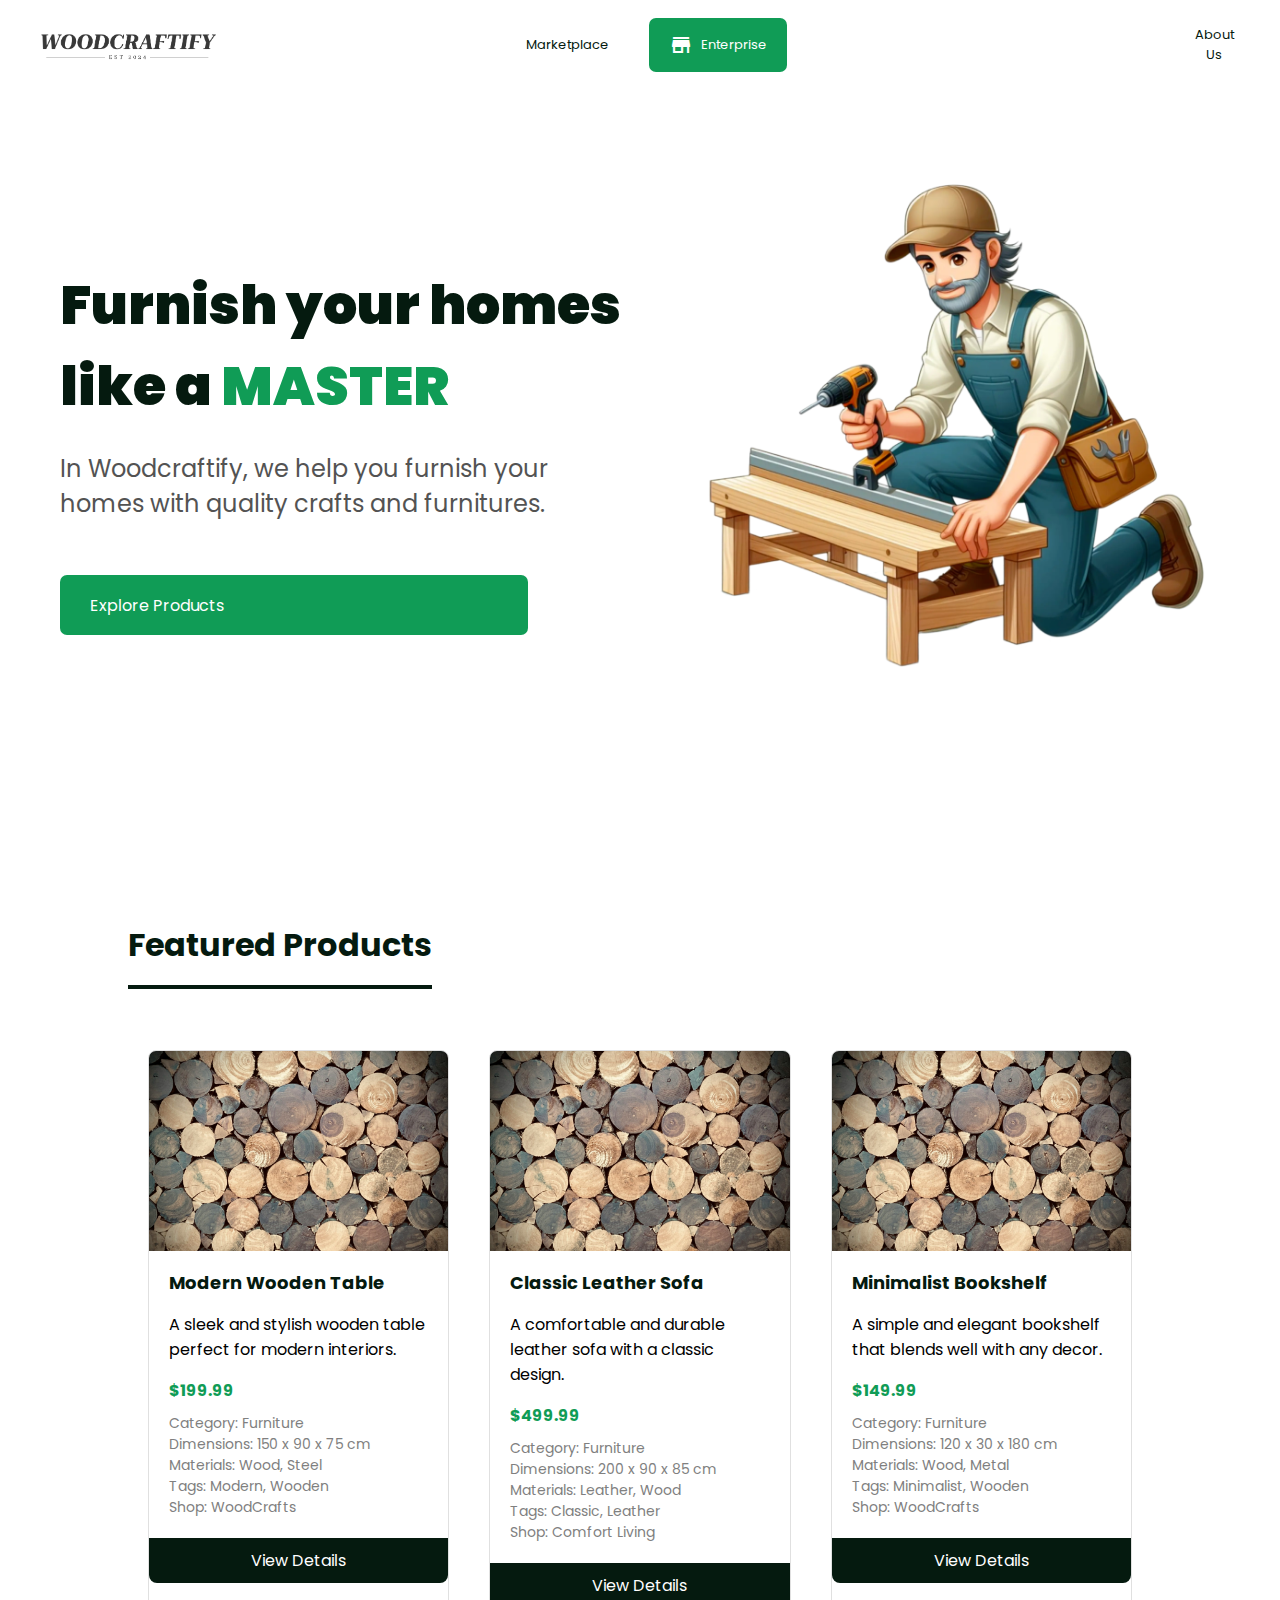
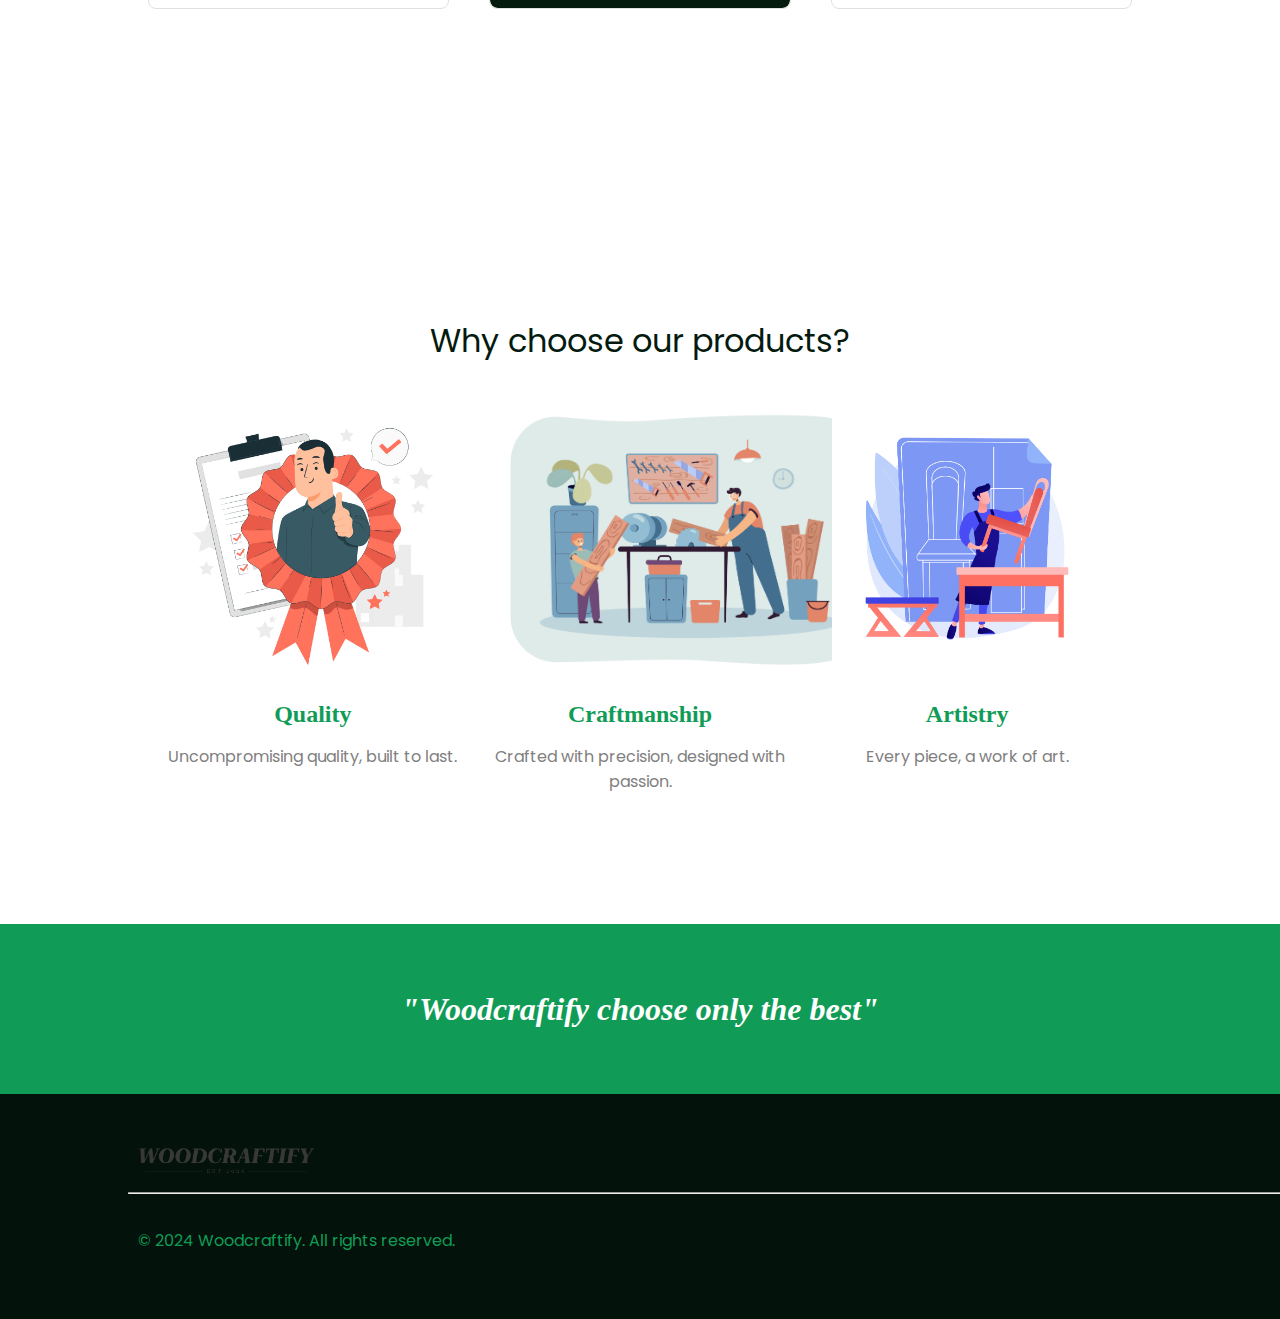
==== index.html @ 26621f48 "first commit" ====
<!DOCTYPE html>
<html lang="en">
<head>
    <meta charset="UTF-8">
    <meta name="viewport" content="width=device-width, initial-scale=1.0">
    <title>Woodcraftify</title>

    <!-- MATERIAL ICONS -->
    <link href="https://fonts.googleapis.com/icon?family=Material+Icons" rel="stylesheet">
    <link rel="preconnect" href="https://fonts.googleapis.com">
    <link rel="preconnect" href="https://fonts.gstatic.com" crossorigin>
    <link href="https://fonts.googleapis.com/css2?family=Poppins:ital,wght@0,100;0,200;0,300;0,400;0,500;0,600;0,700;0,800;0,900;1,100;1,200;1,300;1,400;1,500;1,600;1,700;1,800;1,900&display=swap" rel="stylesheet">

    <!-- GLOBAL STYLES -->
    <link rel="stylesheet" href="./assets/globals/globals.css">
    <link rel="stylesheet" href="./assets/components/components.css">
    <!-- PAGE STYLES -->
    <link rel="stylesheet" href="./style.css">
    
    <!-- ROUTES -->
    <script>
        const root = "./";
    </script>
    
    <!-- EXTERNAL SCRIPTS -->
    <script src="https://code.jquery.com/jquery-3.6.0.min.js"></script>
    <script src="./data/products.js"></script>
    <script src="./data/users.js"></script>
    <script src="./data/shops.js"></script>
    <script src="./assets/globals/globals.js"></script>
    <script src="./assets/components/components.js"></script>
</head>
<body>
    <header id="header">
        <script>
            Navbar("header", root);
        </script>
    </header>

    <main>
        <section class="hero">
            <div class="title-section">
                <h1 class="hero-title">Furnish your homes like a <span class="colored">MASTER</span></h1>
                <p class="hero-subtitle">In Woodcraftify, we help you furnish your homes with quality crafts and furnitures.</p>
                <a href="./views/marketplace/index.html"><div class="hero-button">Explore Products <i class="material-icons">arrow_right</i> </div></a>
            </div>
            <div class="img-section">
                <div class="img-holder">
                    <img src="./assets/images/hero.png" alt="" class="hero-img">
                </div>
            </div>
        </section>


        <section class="section">
            <h1 class="page-title left">Featured Products<hr></h1>
            <div class="featured-products">
                <script>
                    FeaturedProducts2(root);
                </script>
            </div>            
        </section>

        <section class="section colored chooseus">
            <h2 class="page-title">Why choose our products?</h2>
            <div class="values-holder">
                <div class="value">
                    <img class="value-img" src="./assets/images/craftify/quality.jpg" alt="">
                    <h2 class="value-title">Quality</h2>
                    <p class="tagline">Uncompromising quality, built to last.</p>
                </div>
                <div class="value">
                    <img class="value-img" src="./assets/images/craftify/craftmanship.jpg" alt="">
                    <h2 class="value-title">Craftmanship</h2>
                    <p class="tagline">Crafted with precision, designed with passion.</p>
                </div>
                <div class="value">
                    <img class="value-img" src="./assets/images/craftify/artistry.jpg" alt="">
                    <h2 class="value-title">Artistry</h2>
                    <p class="tagline">Every piece, a work of art.</p>
                </div>
            </div>
        </section>

        <div class="tag-holder">
            <h1 class="tag">"Woodcraftify choose only the best"</h1>
        </div>
    </main>
    
    <footer id="footer">
        <script>
            Footer('footer', root);
        </script>
    </footer>
    
</body>
</html>
---- assets/globals/globals.css ----
/* Color Variables */
:root {
    --cool1: #000000;
    --cool2: #03120B;
    --cool3: #051A0F;
    --cool4: #109C56;
    --cool5: #5E5E1C;

    --primary-color: #333;
    --secondary-color: #777;
    --accent-color: #F96C53;
    --background-color: #fff;
    --hover-background: #f9f9f9;
    --border-color: #e0e0e0;
    --button-bg: #333;
    --button-hover-bg: #F96C53;
    --button-text-color: #fff;
    --button-hover-text: #fff;
}


* {
    font-family: 'Poppins';
}

body {
    margin: 0;
    padding: 0;
    font-family: Arial, Helvetica, sans-serif;
    overflow-x: hidden;
}

a {
    text-decoration: none;
}

.section {
    min-height: 90vh;
    padding: 10vh 10vw;
    display: flex;
    flex-direction: column;
}
/* .section.colored {
    background-color: var(--cool4);
    color: white;
} */

.page-title {
    text-align: center;
    font-size: xx-large;
    margin-bottom: 5vh;
    width: fit-content;
    /* justify-self: center; */
    align-self: center;
    color: var(--cool3);
}
.page-title.left {
    text-align: left;
    align-self: flex-start;
}

.page-title hr {
    width: 100%;
    height: 4px;
    background-color: var(--cool3);
    border: none;
}

button {
    border-radius: 10px;
    border: none;
    transition: .5s;
}
button.primary {
    height: 50px;
    padding: 0 20px;
    background-color: var(--cool3);
    color: white;
}
button.primary:hover {
    background-color: var(--cool4);
    color: var(--cool2);
}

button.card-btn {
    background-color: var(--cool3);
    border-radius: 5px !important;
    color: white;
    /* height: 20px; */
    padding: 10px;
}
button.card-btn:hover {
    background-color: var(--cool4);
    color: var(--cool2);
}

.width-full {
    width: 100%;
}
.width-half {
    width: 50%;
}
.width-third {
    width: 33%;
}
---- assets/components/components.css ----
/* NAVBAR */
nav {
    /* background-color: var(--cool1); */
    height: 10vh;
    display: flex;
    align-items: center;
    justify-content: space-between;
    /* padding: 0 20px; */
    width: 100vw !important;
}
nav .portion {
    display: flex;
    justify-content: space-between;
    align-items: center;
    height: 60%;
    padding: 0 20px;
}
.portion .logo-holder {
    display: flex;
    align-items: center;
    padding-left: 20px;
}
.portion .logo-holder img {
    height: 30px;
}
.portion .logo-holder h3 {
    margin-left: 20px;
}
.portion.nav-logo a{
    /* color: var(--cool4); */
    color: var(--cool3)
}
.portion.nav-links a {
    height: 100%;
    display: flex;
    align-items: center;
    justify-content: center;
}
.portion.nav-links .link {
    margin: 0 10px;
    padding: 0 20px;
    height: 100%;
    display: flex;
    align-items: center;
    text-align: center;
    transition: .5s;
    border-radius: 7px;
    /* color: var(--cool4); */
    color: var(--cool3);
    font-size: small;
}
.portion.nav-links .link.contained {
    /* color: var(--cool4); */
    color: white;
    font-size: small;
    background-color: var(--cool4);
}
.portion.nav-links .link i {
    padding-right: 8px;
}
.portion.nav-links .link:hover {
    background-color: rgb(238, 238, 238);
    color: var(--cool3);
    /* border: 1px solid var(--cool3); */
}


@media (max-width: 768px) {
    nav {
        height: fit-content;
        padding: 20px 0;
        display: flex;
        flex-wrap: wrap !important;
        align-items: center;
        /* justify-content: space-between; */
        width: 100vw !important;
    }
    nav .portion {
        display: flex;
        flex-direction: column;
        justify-content: space-between;
        align-items: start;
        flex-wrap: wrap;
        height: 60%;
        padding: 0 20px;
    }
    nav .portion.nav-links .link {
        margin: 0 10px;
        padding: 0 20px;
        height: 100%;
        display: flex;
        align-items: center;
        text-align: center;
        transition: .5s;
        border-radius: 7px;
        /* color: var(--cool4); */
        color: var(--cool3);
        font-size: small;
    }
}



/* FOOTER */
footer {
    background-color: var(--cool2); /* Footer background color */
    color: white; /* Footer text color */
    text-align: center;
    padding: 40px 10%;
    display: flex;
    flex-wrap: wrap;
    flex-direction: column;
    justify-content: space-around;
    align-items: flex-start;
    width: 100vw !important
}

footer .logo {
    height: 30px;
}
footer hr {
    width: 100%;
}

.footer-section {
    margin: 10px;
    display: flex;
    align-items: center;
}

.footer-section h3 {
    color: var(--cool4);
    margin-bottom: 10px;
}

.footer-section p, .footer-section a {
    color: var(--cool4);
    text-decoration: none;
}

.footer-section a:hover {
    color: var(--cool3);
}





/* PRODUCT CARD */
.product-card {
    background-color: white;
    border: 1px solid #e0e0e0;
    border-radius: 8px;
    overflow: hidden;
    width: 300px;
    /* box-shadow: 0 4px 10px rgba(0, 0, 0, 0.1); */
    transition: transform 0.3s ease, box-shadow 0.3s ease;
}

.product-card:hover {
    transform: translateY(-5px);
    box-shadow: 0 6px 20px rgba(0, 0, 0, 0.15);
}

.product-card .product-image-holder {
    width: 100%;
    height: 200px;
    overflow: hidden;
}
.product-card .product-image {
    width: 100%;
    display: block;
}

.product-card .product-details {
    padding: 0px 20px;
    text-align: left;
}

.product-card .product-name {
    font-size: 18px;
    color: var(--cool3);
    margin-bottom: 10px;
}

.product-card .product-price {
    font-size: 16px;
    color: var(--cool4);
    margin-bottom: 10px;
    font-weight: bold;
}

.product-card .product-category,
.product-card .product-dimensions,
.product-card .product-materials,
.product-card .product-tags,
.product-card .shop-name {
    font-size: 14px;
    color: gray;
    margin: 0;
}

.product-card .cta-button {
    background-color: var(--cool3);
    color: white;
    border: none;
    padding: 10px;
    width: 100%;
    font-size: 16px;
    cursor: pointer;
    transition: background-color 0.3s ease, color 0.3s ease;
    border-radius: 0 0 8px 8px;
    margin-top: 20px;
}

.product-card .cta-button:hover {
    background-color: var(--cool4);
    color: var(--button-hover-text);
}




/* FEATURED PRODUCTS */
.featured-products {
    display: flex;
    justify-content: center;
}
.featured-products .product-card {
    margin: 0 20px;
}
---- style.css ----
.hero {
    height: 80vh !important;
    width: 100vw;
    display: flex;
}

.title-section {
    width: 50%;
    height: 100%;
    display: flex;
    justify-content: center;
    flex-direction: column;
    /* padding: 0 40px; */
}

.hero-title {
    font-size: 54px;
    font-weight: 900;
    color: var(--cool3);    
    padding: 0 0 0 60px;
    margin: 0;
    text-wrap: wrap;
}
.hero-title .colored {
    color: var(--cool4);
}

.hero-subtitle {
    color: rgb(83, 83, 83);
    font-size: x-large;
    text-wrap: wrap;
    padding: 0 60px;
}

.title-section a {    
    height: 60px;
    display: flex;
    align-items: center;
    justify-content: start;
    padding: 0 60px;
    margin-top: 30px;
}

.hero-button {
    margin: 0;
    padding: 0 30px;
    height: 100%;
    display: flex;
    align-items: center;
    text-align: center;
    transition: .5s;
    border-radius: 7px;
    background-color: var(--cool4);
    color: white;
    font-size: small;
    font-size: medium;
}
.hero-button i {
    padding-left: 10px;
}




.img-section {
    width: 50%;
    height: 100%;
    display: flex;
    justify-content: center;
    align-items: center;
}

.img-holder {
    width: 90%;
    height: 90%;
    /* background-color: antiquewhite; */
    /* background-image: url("../assets/images/hero.png"); */
    /* background-size: cover; */
    /* border-radius: 20px; */
}
.hero-img {
    width: 100%;
}


@media (max-width: 768px) {
    .hero {
        height: fit-content !important;
        width: 100%;
        display: flex;
        flex-direction: column;
    }
    .title-section {
        width: 100%;
        height: 100%;
        display: flex;
        justify-content: center;
        flex-direction: column;
        /* padding: 0 40px; */
    }
    .hero-title {
        font-size: xx-large;
        width: 100%;
        font-weight: 900;
        color: var(--cool3);    
        padding: 0 40px; 
        text-wrap: wrap;
        margin: 0;
    }

    .img-section {
        width: 100%;
        height: 100%;
        display: flex;
        justify-content: center;
        align-items: center;
    }
    
    .img-holder {
        width: 70%;
        height: 70%;
        /* background-color: antiquewhite; */
        background-image: url("../assets/images/hero.jpg");
        background-size: cover;
        border-radius: 20px;
    }
}


.chooseus {
    min-height: fit-content !important;
}
.chooseus .page-title {
    font-weight: normal;
    margin-bottom: 40px;
    /* font-size: large; */
}
.chooseus .tag {
    text-align: center;
    color: grey;
    margin-bottom: 60px;
    font-weight: bold;
    font-family: 'Times New Roman', Times, serif;
    font-style: italic;
    font-size: xx-large;
    color: var(--cool4);
}

.values-holder {
    width: 100%;
    height: 100%;
    display: flex;
    justify-content: center;
}
.value {
    width: 30%;
    height: 100%;
    margin: 0 10px;
    text-align: center;
}
.value img {
    height: 30vh;
}
.value .value-title {
    text-align: center;
    color: var(--cool4);
    font-family: 'Times New Roman', Times, serif;
    font-weight: bolder;
    margin-bottom: 6px;
}
.value .tagline {
    text-align: center;
    color: grey;
    margin-bottom: 40px;
}


.tag-holder {
    width: 100vw !important;
    padding: 5vh 0;
    background-color: var(--cool4);
}
.tag-holder .tag {
    text-align: center;
    color: grey;
    /* margin-bottom: 60px; */
    font-weight: bold;
    font-family: 'Times New Roman', Times, serif;
    font-style: italic;
    font-size: xx-large;
    color: white;
}
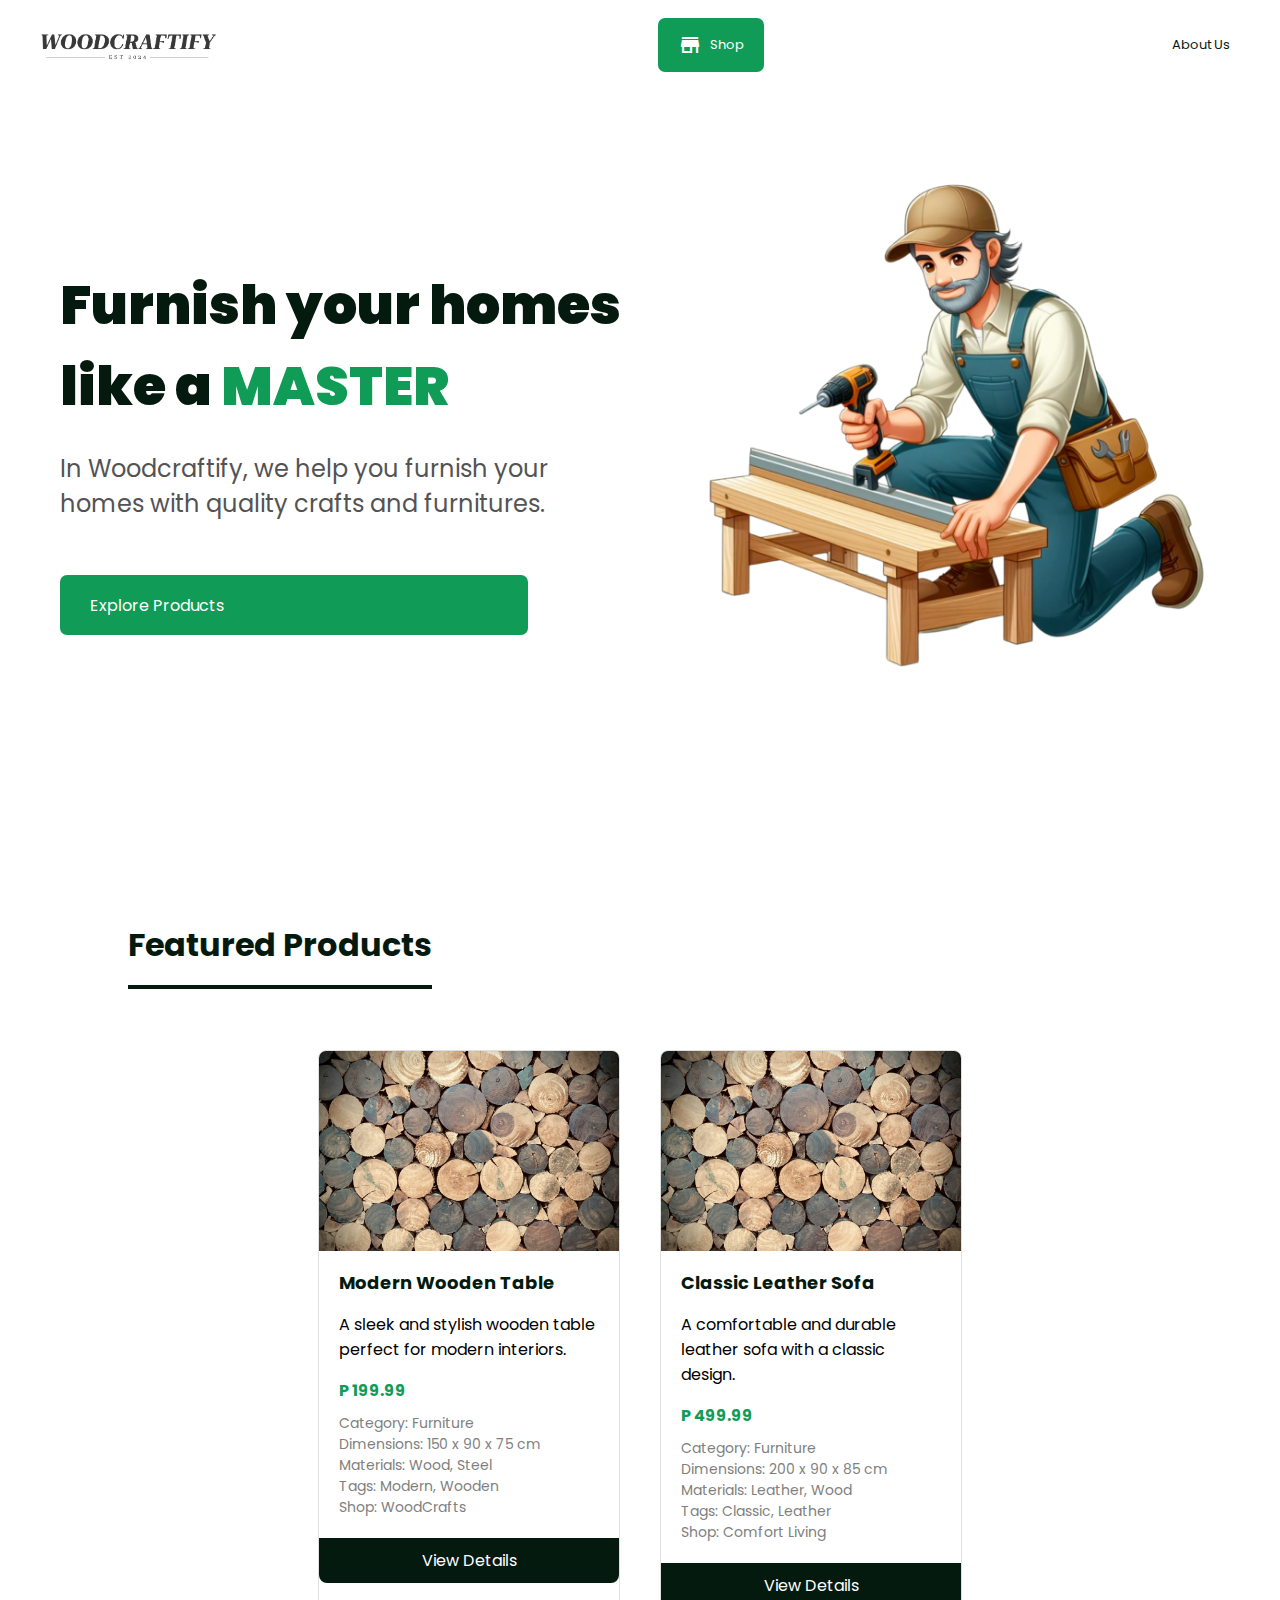
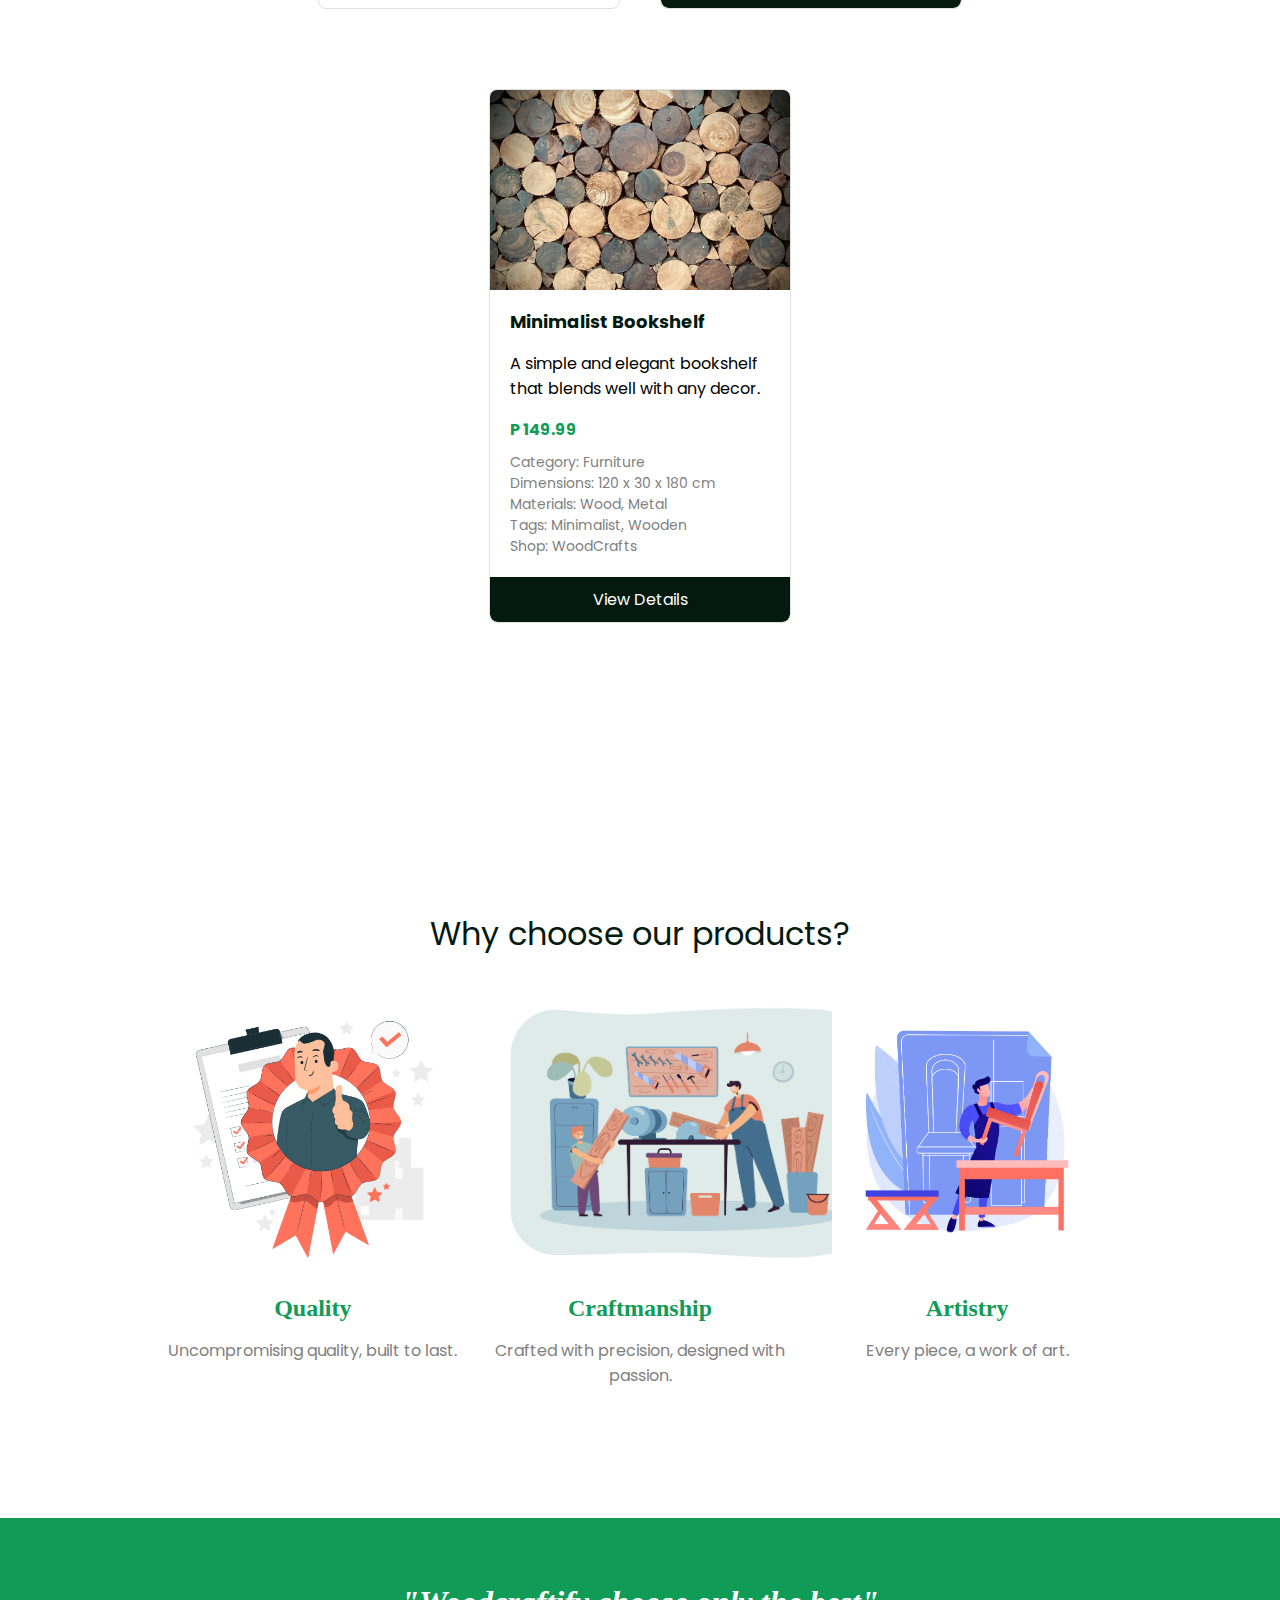
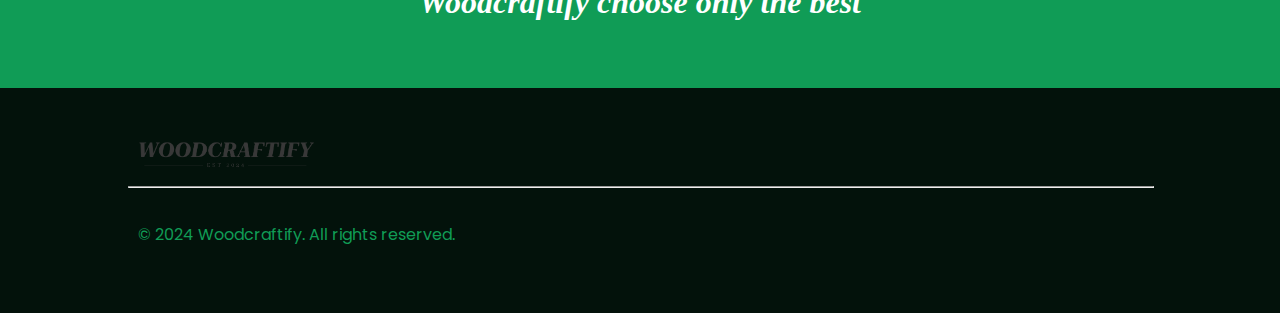
==== commit cbafc69f: "some updates" ====
--- a/index.html
+++ b/index.html
@@ -56,12 +56,12 @@
             <h1 class="page-title left">Featured Products<hr></h1>
             <div class="featured-products">
                 <script>
-                    FeaturedProducts2(root);
+                    FeaturedProducts2("featured-products", root);
                 </script>
             </div>            
         </section>
 
-        <section class="section colored chooseus">
+        <section class="section chooseus">
             <h2 class="page-title">Why choose our products?</h2>
             <div class="values-holder">
                 <div class="value">
--- a/assets/globals/globals.css
+++ b/assets/globals/globals.css
@@ -5,17 +5,6 @@
     --cool3: #051A0F;
     --cool4: #109C56;
     --cool5: #5E5E1C;
-
-    --primary-color: #333;
-    --secondary-color: #777;
-    --accent-color: #F96C53;
-    --background-color: #fff;
-    --hover-background: #f9f9f9;
-    --border-color: #e0e0e0;
-    --button-bg: #333;
-    --button-hover-bg: #F96C53;
-    --button-text-color: #fff;
-    --button-hover-text: #fff;
 }
 
 
@@ -40,10 +29,13 @@
     display: flex;
     flex-direction: column;
 }
-/* .section.colored {
+.section.colored {
     background-color: var(--cool4);
     color: white;
-} */
+}
+.section.colored .page-title {
+    color: white;
+}
 
 .page-title {
     text-align: center;
--- a/assets/components/components.css
+++ b/assets/components/components.css
@@ -114,7 +114,7 @@
     flex-direction: column;
     justify-content: space-around;
     align-items: flex-start;
-    width: 100vw !important
+    /* width: 100vw !important; */
 }
 
 footer .logo {
@@ -224,10 +224,14 @@
 
 
 /* FEATURED PRODUCTS */
-.featured-products {
+.featured-products, 
+.all-products {
     display: flex;
     justify-content: center;
-}
-.featured-products .product-card {
+    flex-wrap: wrap;
+}
+.featured-products .product-card,
+.all-products .product-card {
     margin: 0 20px;
+    margin-bottom: 80px;
 }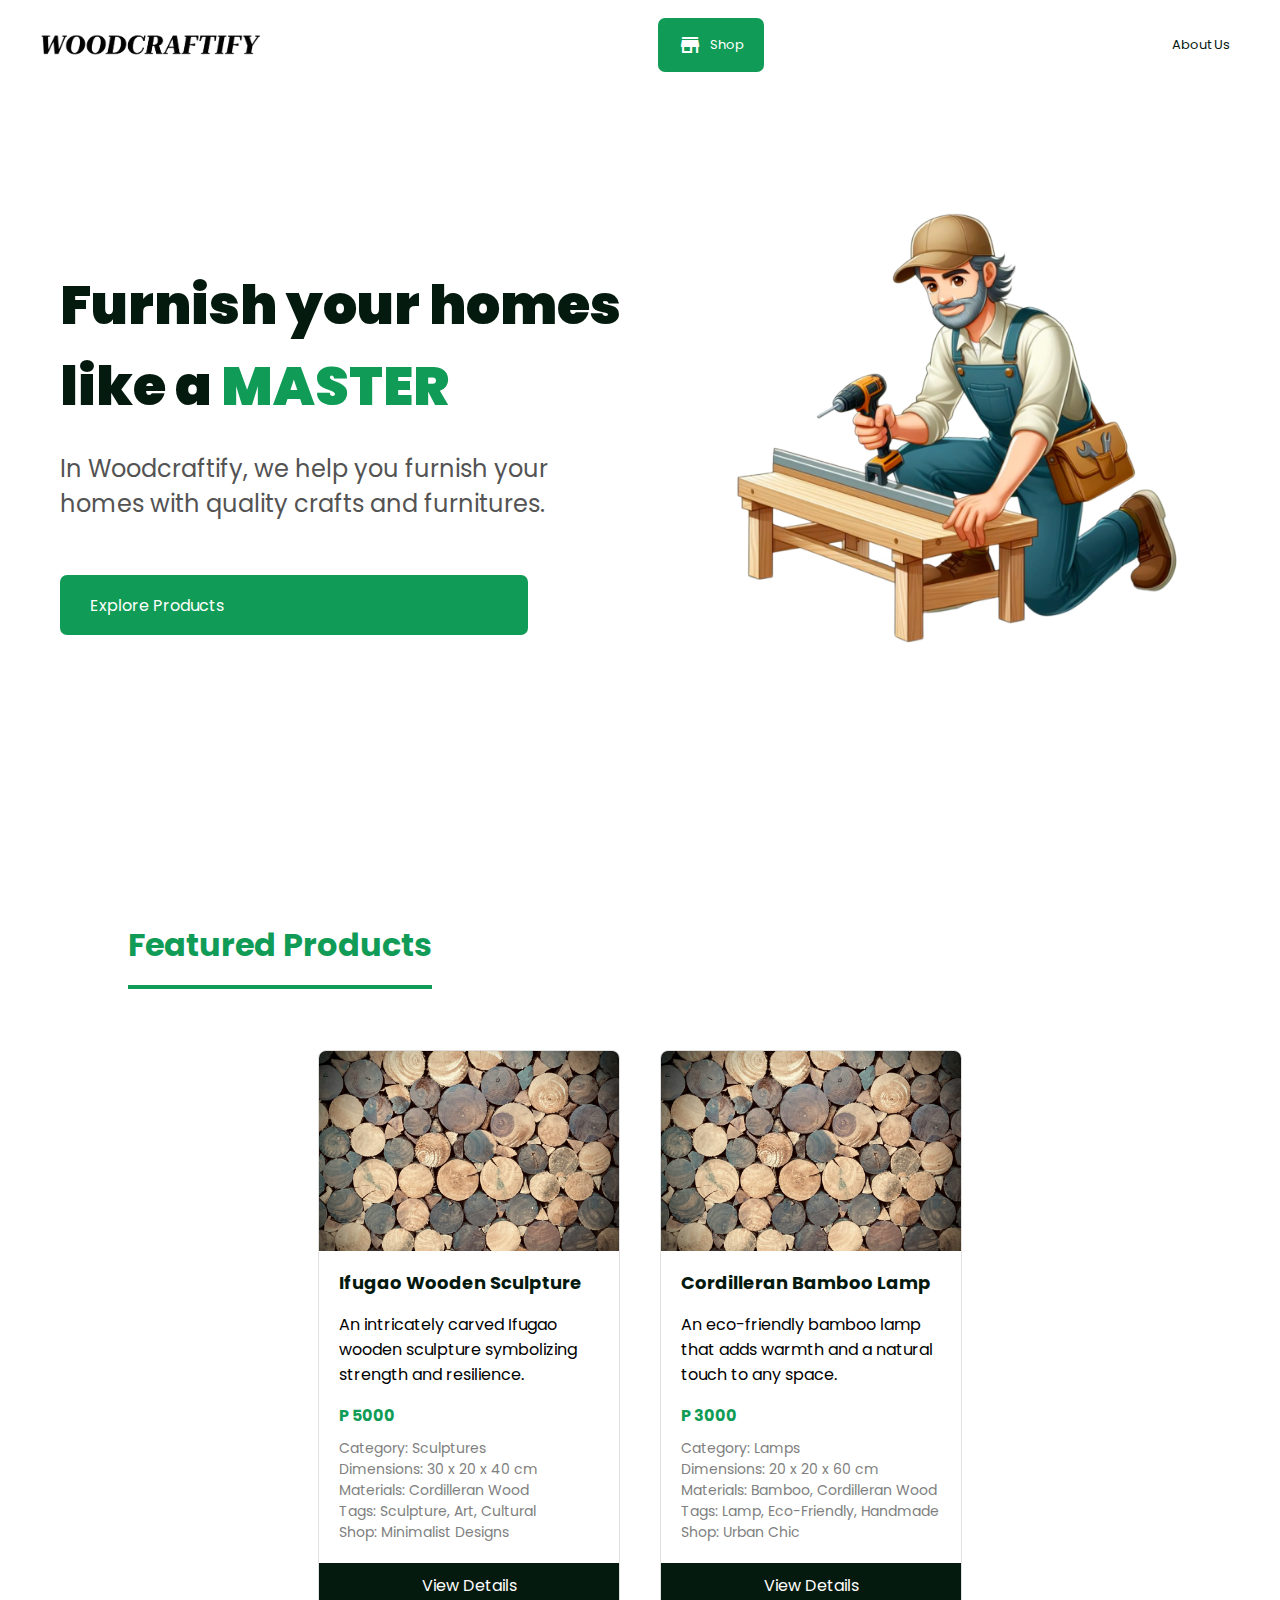
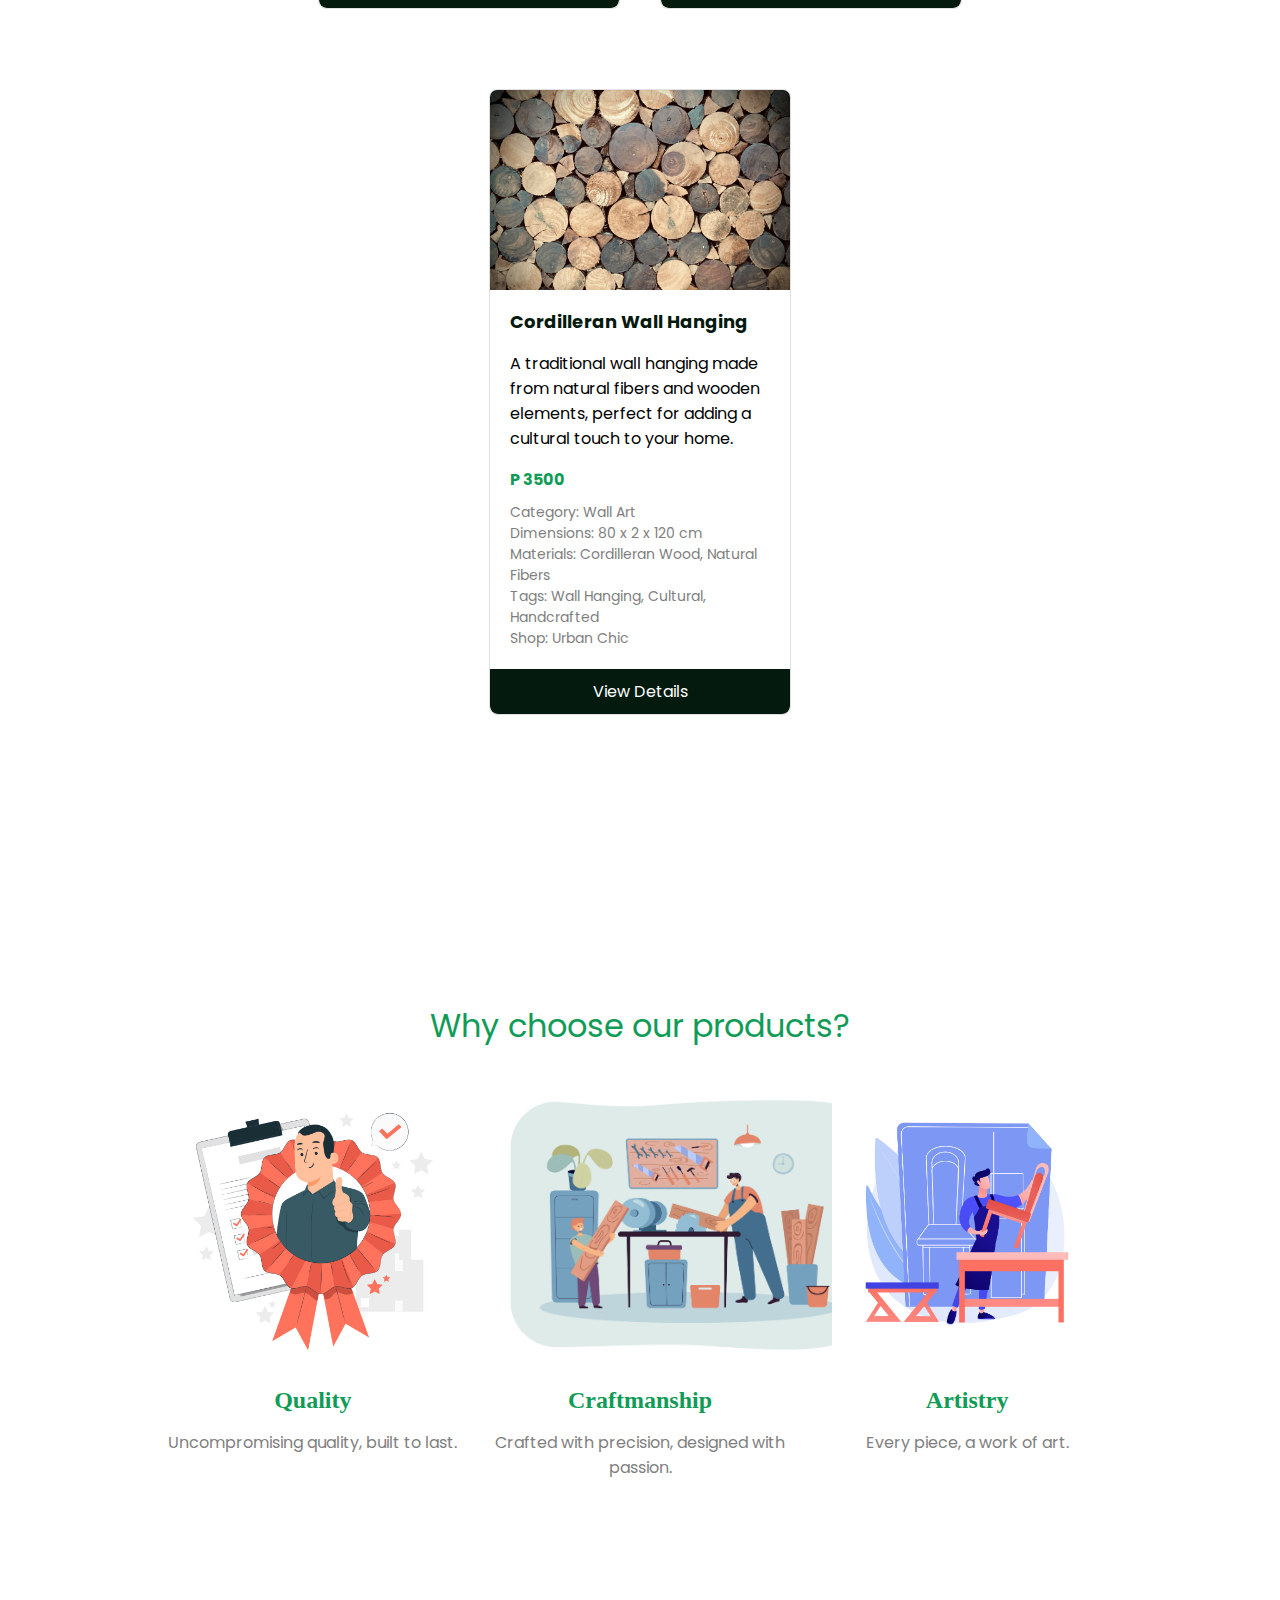
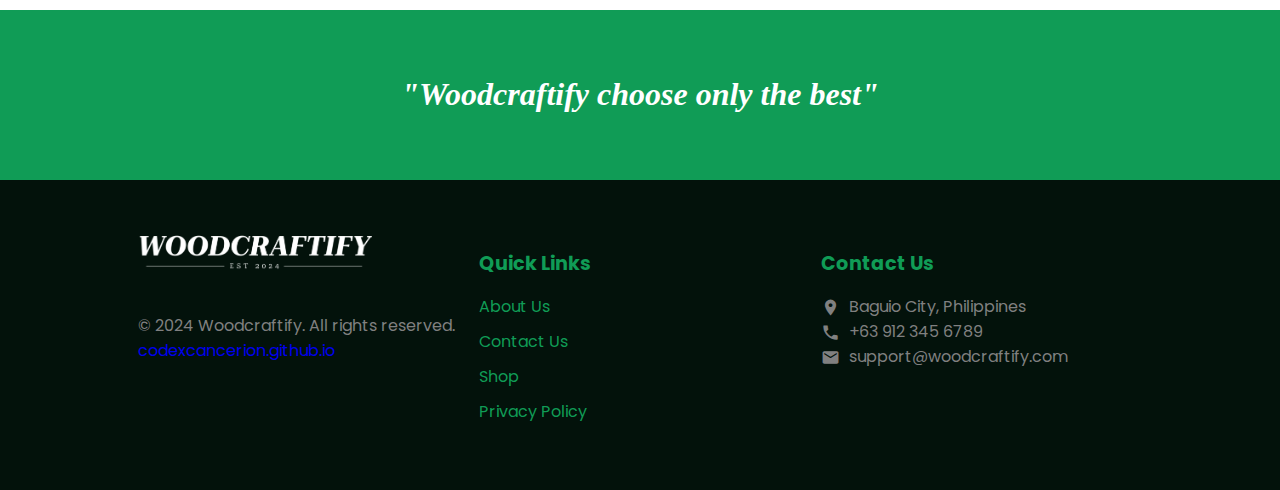
==== commit 5ff0798e: ""Major updates. Almost complete"" ====
--- a/index.html
+++ b/index.html
@@ -42,7 +42,7 @@
             <div class="title-section">
                 <h1 class="hero-title">Furnish your homes like a <span class="colored">MASTER</span></h1>
                 <p class="hero-subtitle">In Woodcraftify, we help you furnish your homes with quality crafts and furnitures.</p>
-                <a href="./views/marketplace/index.html"><div class="hero-button">Explore Products <i class="material-icons">arrow_right</i> </div></a>
+                <a href="./views/shop/index.html"><div class="hero-button">Explore Products <i class="material-icons">arrow_right</i> </div></a>
             </div>
             <div class="img-section">
                 <div class="img-holder">
--- a/assets/globals/globals.css
+++ b/assets/globals/globals.css
@@ -4,7 +4,7 @@
     --cool2: #03120B;
     --cool3: #051A0F;
     --cool4: #109C56;
-    --cool5: #5E5E1C;
+    --cool5: #3E2723;
 }
 
 
@@ -28,9 +28,14 @@
     padding: 10vh 10vw;
     display: flex;
     flex-direction: column;
+    /* border: 1px solid #e0e0e0; */
+}
+.section.fit {
+    min-height: fit-content !important;
+    padding-bottom: 0;
 }
 .section.colored {
-    background-color: var(--cool4);
+    background-color: var(--cool5);
     color: white;
 }
 .section.colored .page-title {
@@ -44,7 +49,7 @@
     width: fit-content;
     /* justify-self: center; */
     align-self: center;
-    color: var(--cool3);
+    color: var(--cool4);
 }
 .page-title.left {
     text-align: left;
@@ -54,7 +59,7 @@
 .page-title hr {
     width: 100%;
     height: 4px;
-    background-color: var(--cool3);
+    background-color: var(--cool4);
     border: none;
 }
 
@@ -74,25 +79,44 @@
     color: var(--cool2);
 }
 
-button.card-btn {
-    background-color: var(--cool3);
-    border-radius: 5px !important;
-    color: white;
-    /* height: 20px; */
-    padding: 10px;
+
+/* PAGE ESSENTIALS */
+.division-container {
+    max-width: 1200px;
+    width: 100vw;
+    margin: 0 auto;
+    padding: 2rem;
 }
-button.card-btn:hover {
-    background-color: var(--cool4);
-    color: var(--cool2);
+.division {
+    text-align: center;
+    padding: 3rem 0;
+    /* background-color: var(--cool2); */
+    border-radius: 10px;
+    margin-bottom: 2rem;
+    border: 1px solid #e0e0e0;
 }
 
+.division .division-title {
+    font-size: 3rem;
+    color: var(--cool4);
+    text-align: center;
+}
+
+.division .division-tagline {
+    font-size: 1.5rem;
+    color: var(--cool5);
+    margin-top: 1rem;
+}
+
+
+
 .width-full {
-    width: 100%;
+    width: 100% !important ;
 }
 .width-half {
-    width: 50%;
+    width: 50% !important ;
 }
 .width-third {
-    width: 33%;
+    width: 33% !important  ;
 }
 
--- a/assets/components/components.css
+++ b/assets/components/components.css
@@ -101,12 +101,12 @@
     }
 }
 
-
+/* 
 
 /* FOOTER */
-footer {
-    background-color: var(--cool2); /* Footer background color */
-    color: white; /* Footer text color */
+/* footer {
+    background-color: var(--cool2); 
+    color: white;
     text-align: center;
     padding: 40px 10%;
     display: flex;
@@ -114,10 +114,9 @@
     flex-direction: column;
     justify-content: space-around;
     align-items: flex-start;
-    /* width: 100vw !important; */
-}
-
-footer .logo {
+} */
+
+/* footer .logo {
     height: 30px;
 }
 footer hr {
@@ -142,7 +141,74 @@
 
 .footer-section a:hover {
     color: var(--cool3);
-}
+}  */
+
+.footer-container {
+    background-color: var(--cool2);
+    color: white;
+    padding: 40px 10%;
+    display: flex;
+    flex-wrap: wrap;
+    justify-content: space-between;
+    align-items: flex-start;
+}
+
+.footer-section {
+    flex: 1;
+    margin: 10px;
+}
+
+.footer-section img.logo {
+    height: 40px;
+    margin-bottom: 20px;
+}
+
+.footer-section h3 {
+    color: var(--cool4);
+    margin-bottom: 15px;
+    font-size: 1.2rem;
+}
+
+.footer-section p,
+.footer-section ul {
+    color: gray;
+    font-size: 1rem;
+}
+
+.footer-section ul {
+    list-style: none;
+    padding: 0;
+}
+
+.footer-section ul li {
+    margin-bottom: 10px;
+}
+
+.footer-section ul li a {
+    color: var(--cool4);
+    text-decoration: none;
+    transition: 0.5s;
+}
+
+.footer-section ul li a:hover {
+    color: white;
+}
+
+.footer-section .material-icons {
+    vertical-align: middle;
+    margin-right: 5px;
+    font-size: 1.2rem;
+}
+
+.footer .codex {
+    text-decoration: none;
+    color: gray !important;
+    transition: 0.5s;
+}
+.footer .codex:hover {
+    color: white !important;
+}
+
 
 
 
@@ -225,13 +291,17 @@
 
 /* FEATURED PRODUCTS */
 .featured-products, 
-.all-products {
+.all-products,
+.related-products {
     display: flex;
     justify-content: center;
     flex-wrap: wrap;
 }
 .featured-products .product-card,
-.all-products .product-card {
+.all-products .product-card,
+.related-products .product-card {
     margin: 0 20px;
     margin-bottom: 80px;
+    display: flex;
+    flex-direction: column;
 }--- a/style.css
+++ b/style.css
@@ -71,8 +71,8 @@
 }
 
 .img-holder {
-    width: 90%;
-    height: 90%;
+    width: 80%;
+    height: 80%;
     /* background-color: antiquewhite; */
     /* background-image: url("../assets/images/hero.png"); */
     /* background-size: cover; */
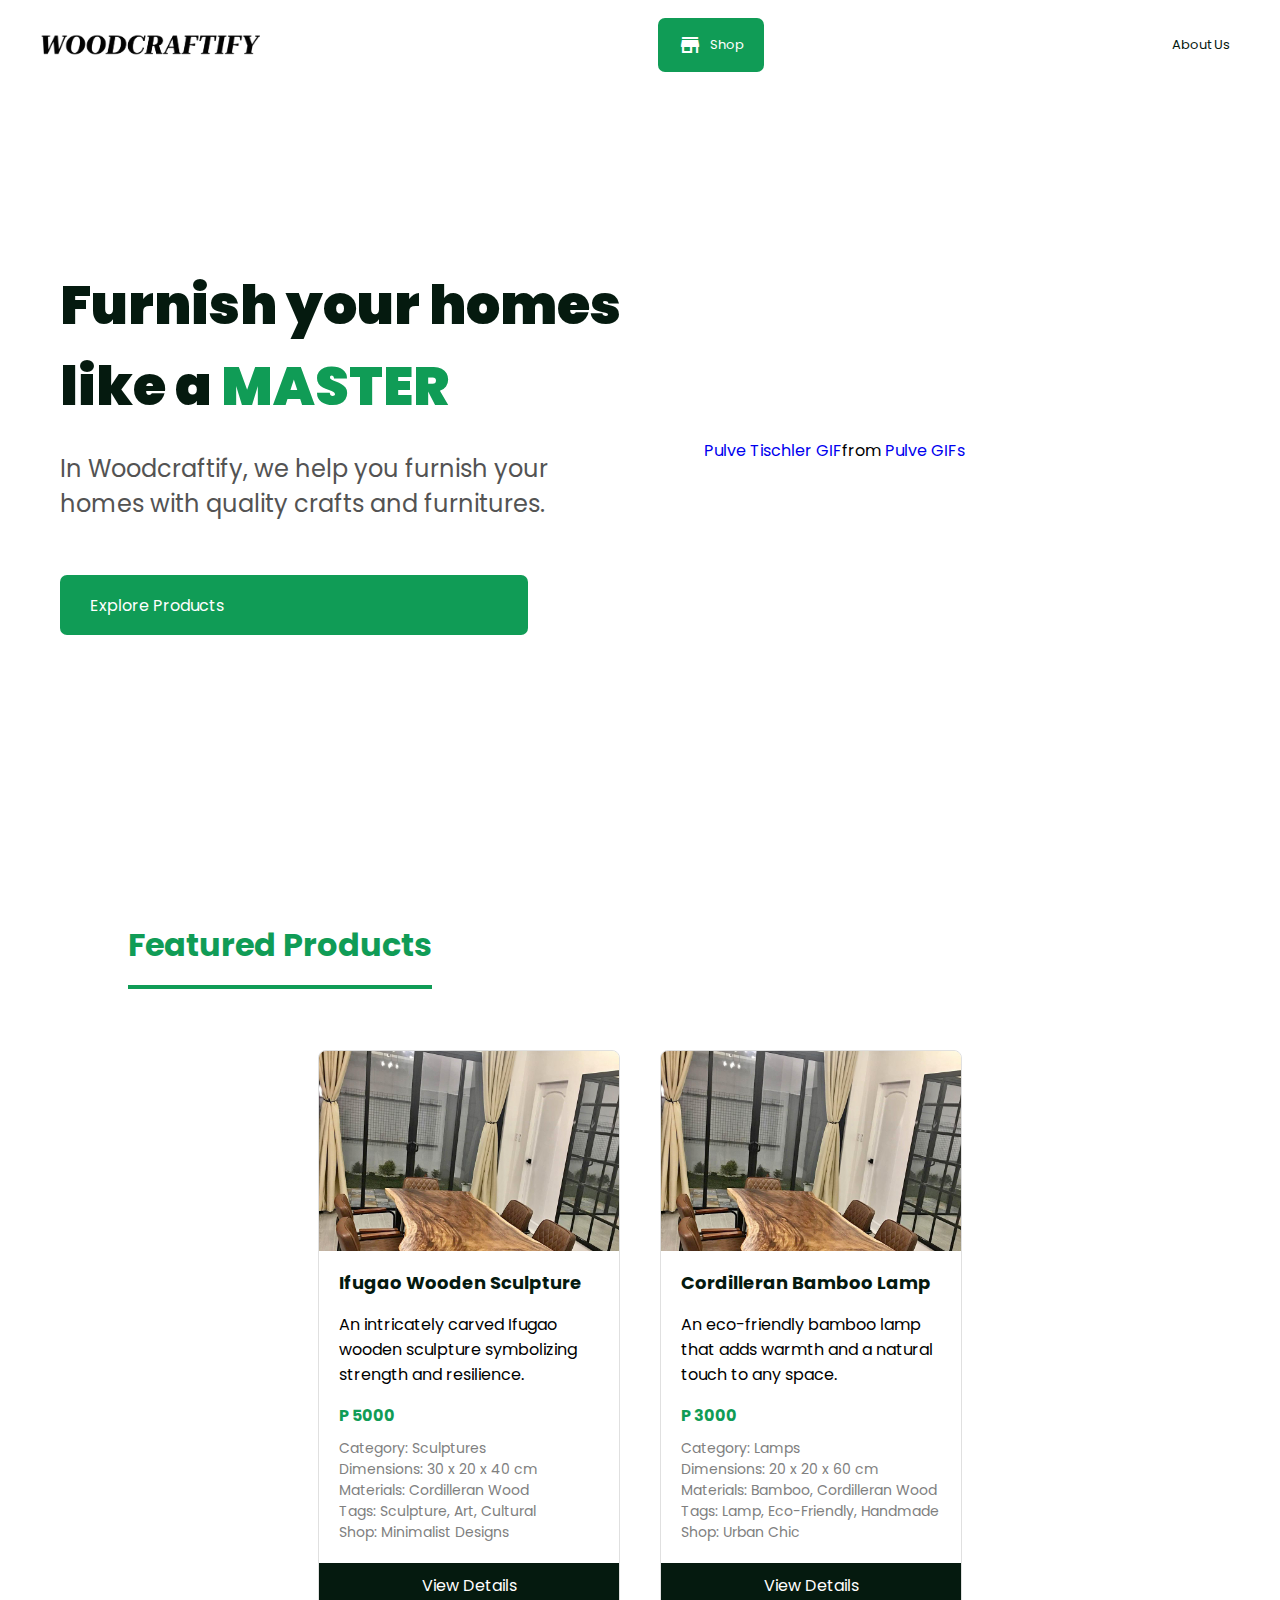
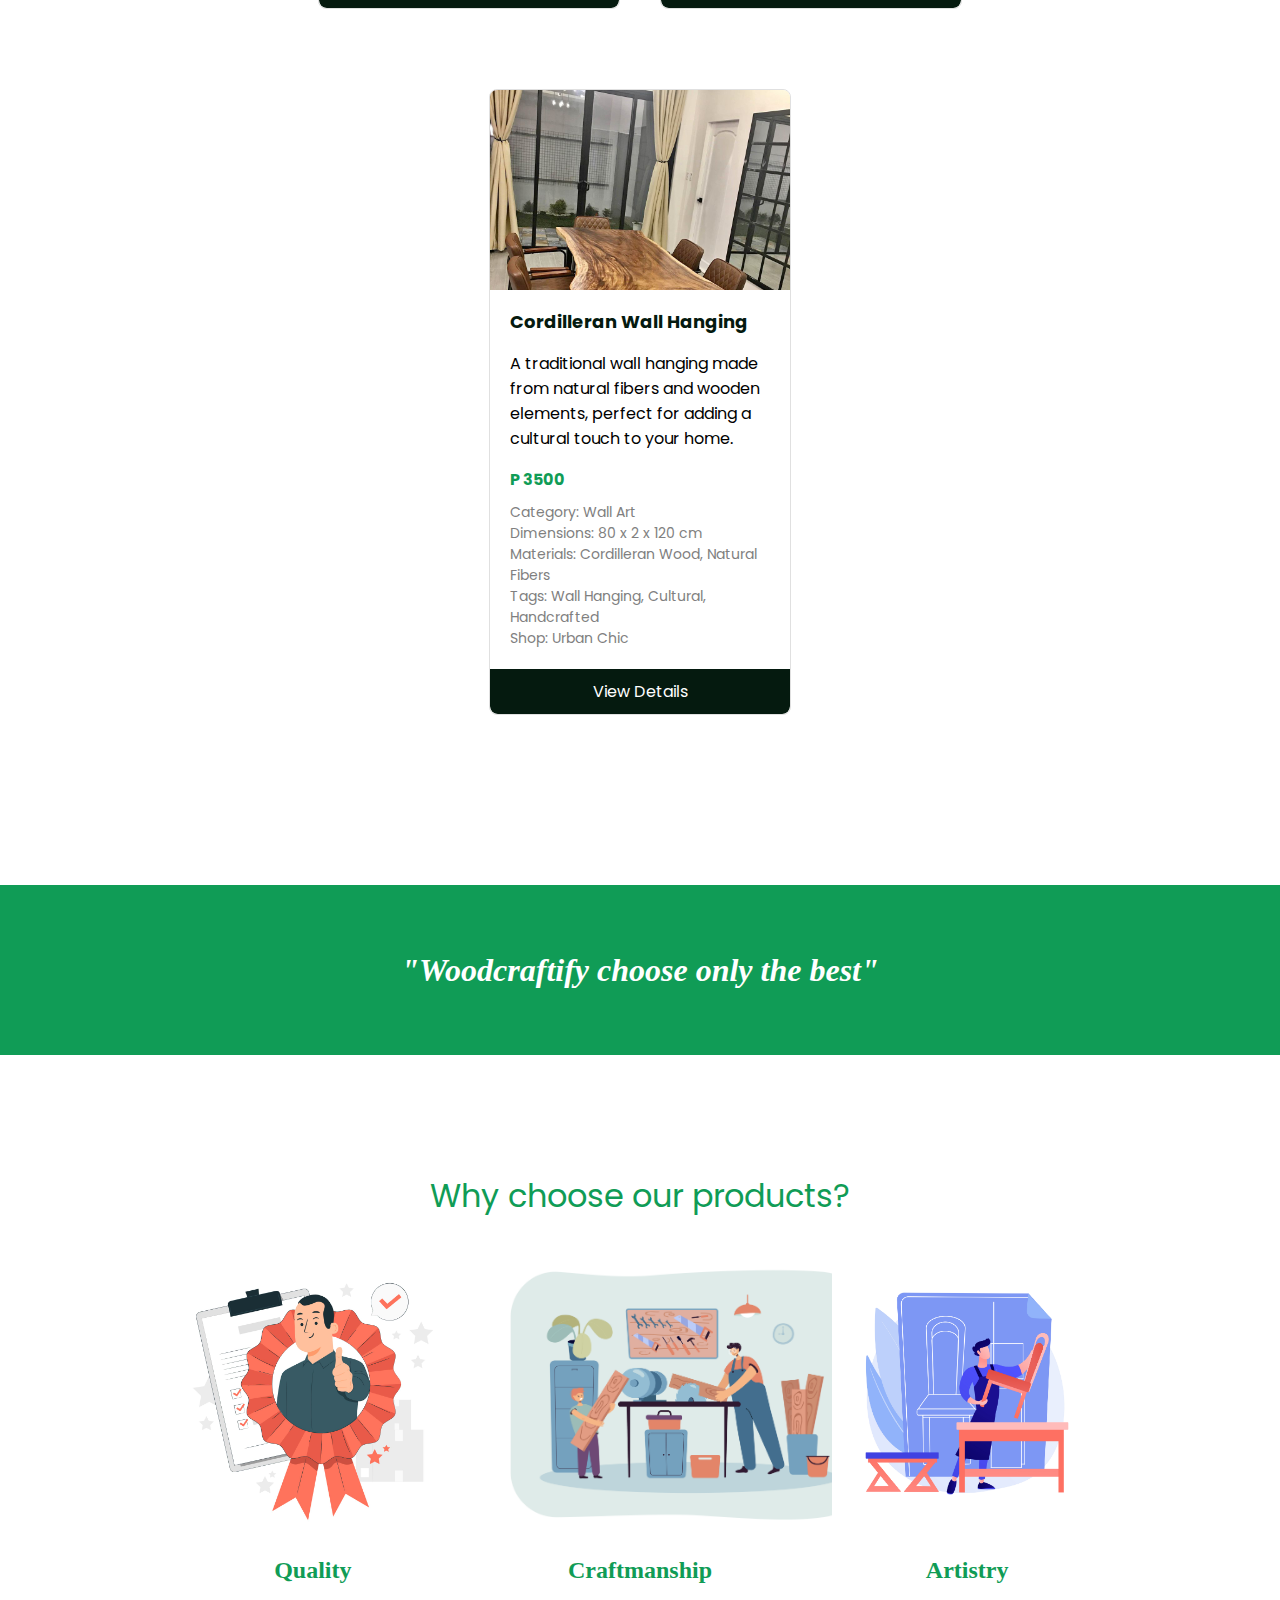
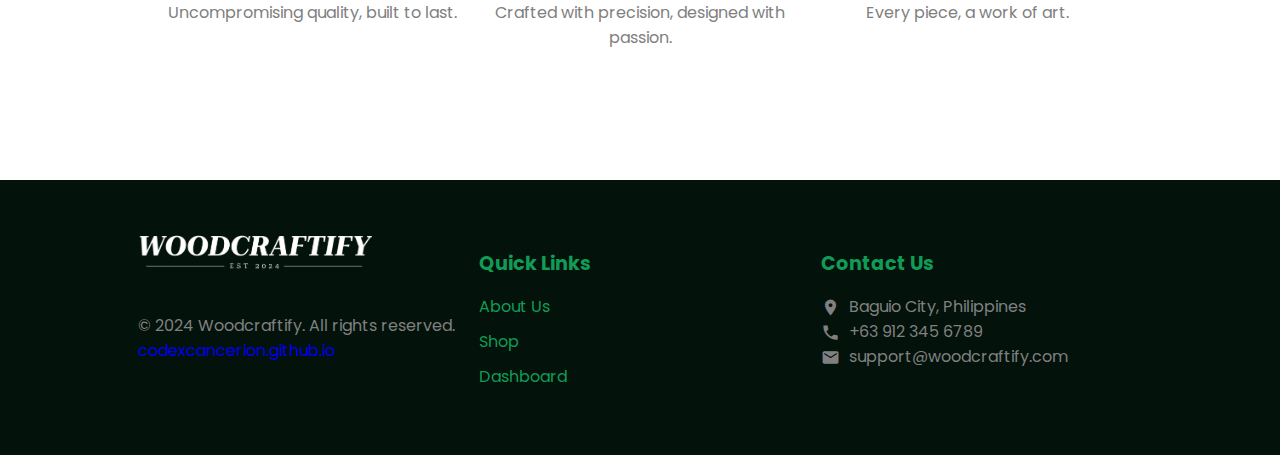
==== commit cf2fd8f1: "Complete Pages and Removed Desktop Errors" ====
--- a/index.html
+++ b/index.html
@@ -4,6 +4,7 @@
     <meta charset="UTF-8">
     <meta name="viewport" content="width=device-width, initial-scale=1.0">
     <title>Woodcraftify</title>
+    <link rel="shortcut icon" href="./assets/images/craftify/logomark.png" type="image/x-icon">
 
     <!-- MATERIAL ICONS -->
     <link href="https://fonts.googleapis.com/icon?family=Material+Icons" rel="stylesheet">
@@ -46,7 +47,9 @@
             </div>
             <div class="img-section">
                 <div class="img-holder">
-                    <img src="./assets/images/hero.png" alt="" class="hero-img">
+                    <!-- <img src="./assets/images/hero.png" alt="" class="hero-img"> -->
+                    <div class="hero-img tenor-gif-embed" data-postid="16358604" data-share-method="host" data-aspect-ratio="1.79775" data-width="100%"><a href="https://tenor.com/view/pulve-tischler-orangutan-saw-grats-gif-16358604">Pulve Tischler GIF</a>from <a href="https://tenor.com/search/pulve-gifs">Pulve GIFs</a></div> <script type="text/javascript" async src="https://tenor.com/embed.js"></script>
+                    <!-- <div class="hero-img tenor-gif-embed" data-postid="18009371" data-share-method="host" data-aspect-ratio="1.50235" data-width="100%"><a href="https://tenor.com/view/woodwork-in-london-woodworker-near-me-gif-18009371">Woodwork In London Woodworker Near Me GIF</a>from <a href="https://tenor.com/search/woodwork+in+london-gifs">Woodwork In London GIFs</a></div> <script type="text/javascript" async src="https://tenor.com/embed.js"></script> -->
                 </div>
             </div>
         </section>
@@ -61,6 +64,12 @@
             </div>            
         </section>
 
+        
+        <div class="tag-holder">
+            <h1 class="tag">"Woodcraftify choose only the best"</h1>
+        </div>
+
+        
         <section class="section chooseus">
             <h2 class="page-title">Why choose our products?</h2>
             <div class="values-holder">
@@ -82,9 +91,6 @@
             </div>
         </section>
 
-        <div class="tag-holder">
-            <h1 class="tag">"Woodcraftify choose only the best"</h1>
-        </div>
     </main>
     
     <footer id="footer">
--- a/assets/globals/globals.css
+++ b/assets/globals/globals.css
@@ -110,6 +110,217 @@
 
 
 
+
+
+/* DASHBOARD ESSENTIALS */
+.dashboard-section {
+    min-height: 80vh !important;
+    /* height: 100vh; */
+    width: 100vw;
+    display: flex;
+}
+
+.left-navigation {
+    width: 20%;
+    /* background-color: aliceblue; */
+    height: 100%;
+    padding: 20px;
+}
+.left-navigation .links {
+    list-style: none;
+}
+.left-navigation .link {
+    width: 200px;
+    padding: 10px 20px;
+    border: 1px solid #e0e0e0;
+    border-radius: 5px;
+    margin: 10px 0;
+    color: #383838;
+    font-size: medium;
+    transition: transform 0.3s ease, box-shadow 0.3s ease;
+}
+.left-navigation .link.selected {
+    background-color: var(--cool4);
+    color: white;
+    transition: transform 0.3s ease, box-shadow 0.3s ease;
+}
+.left-navigation .link.selected:hover {
+    background-color: var(--cool4);
+    color: white;
+}
+.left-navigation .link:hover {
+    background-color: #f7f7f7;
+    color:#383838;
+    box-shadow: 0 0px 5px rgba(0, 0, 0, 0.15);
+}
+
+
+/* DASHBOARD ESSENTIALS */
+.dashboard-section {
+    min-height: 80vh !important;
+    /* height: 100vh; */
+    width: 100vw;
+    display: flex;
+}
+
+.left-navigation {
+    width: 20%;
+    /* background-color: aliceblue; */
+    height: 100%;
+    padding: 20px;
+}
+.left-navigation .links {
+    list-style: none;
+}
+.left-navigation .link {
+    width: 200px;
+    padding: 10px 20px;
+    border: 1px solid #e0e0e0;
+    border-radius: 5px;
+    margin: 10px 0;
+    color: #383838;
+    font-size: medium;
+    transition: transform 0.3s ease, box-shadow 0.3s ease;
+}
+.left-navigation .link.selected {
+    background-color: var(--cool4);
+    color: white;
+    transition: transform 0.3s ease, box-shadow 0.3s ease;
+}
+.left-navigation .link.selected:hover {
+    background-color: var(--cool4);
+    color: white;
+}
+.left-navigation .link:hover {
+    background-color: #f7f7f7;
+    color:#383838;
+    box-shadow: 0 0px 5px rgba(0, 0, 0, 0.15);
+}
+
+
+/* Dashboard Container */
+.dashboard-container {
+    display: flex;
+    justify-content: center;
+    align-items: center;
+    padding: 20px;
+    min-height: 100vh;
+    width: 70%;
+    /* background-color:antiquewhite; */
+    min-height: 80vh;
+    padding: 20px;
+}
+
+/* Dashboard */
+.dashboard {
+    background-color: #ffffff;
+    border: 1px solid #e0e0e0;
+    border-radius: 10px;
+    padding: 20px 60px;
+    width: 100%;
+    /* max-width: 800px; */
+    /* box-shadow: 0px 0px 15px rgba(0, 0, 0, 0.1); */
+}
+
+/* Dashboard Title */
+.dashboard .dash-title {
+    font-size: 24px;
+    font-weight: bold;
+    color: #333;
+    margin-bottom: 20px;
+    /* text-align: center; */
+}
+
+/* Input Section */
+.dashboard .input-section {
+    margin-bottom: 20px;
+}
+
+/* Input Label */
+.dashboard .input-label {
+    display: block;
+    font-size: 14px;
+    /* font-weight: 600; */
+    color: #555;
+    margin-bottom: 5px;
+}
+
+/* Input Field */
+.dashboard .input-field {
+    width: 100%;
+    padding: 10px;
+    font-size: 16px;
+    border: 1px solid #ccc;
+    border-radius: 5px;
+    outline: none;
+    transition: border 0.3s ease;
+}
+
+.dashboard .input-field:focus {
+    border-color: var(--cool5);
+}
+
+/* Textarea Field */
+.dashboard .input-field.shop-description,
+.dashboard .input-field.shop-products {
+    height: 100px;
+    resize: vertical;
+}
+
+/* Submit Button */
+.dashboard .submit-section {
+    text-align: center;
+}
+
+.dashboard .submit-button {
+    padding: 12px 20px;
+    font-size: 16px;
+    font-weight: bold;
+    color: #fff;
+    background-color: var(--cool4);
+    border: none;
+    border-radius: 5px;
+    cursor: pointer;
+    transition: background-color 0.3s ease;
+    margin-bottom: 40px;
+}
+
+.dashboard .submit-button:hover {
+    background-color: var(--cool3);
+}
+
+
+
+.dashboard .product-image-dashboard {
+    height: 200px;
+    width: auto;
+    border-radius: 10px;
+    object-fit: cover;
+    margin-bottom: 20px;
+}
+
+/* .dashboard input{
+    background-color: white;
+    width: 50%;
+} */
+
+.dashboard textarea {
+    width: 100%;
+    padding: 10px;
+    border-radius: 5px;
+    border: 1px solid var(--cool3);
+    background-color: white;
+    font-size: 16px;
+    font-family: 'Poppins', sans-serif;
+    height: 100px;
+    resize: none;
+}
+
+
+
+
+
+
 .width-full {
     width: 100% !important ;
 }
@@ -119,4 +330,7 @@
 .width-third {
     width: 33% !important  ;
 }
-
+.width-quarter {
+    width: 25% !important  ;
+}
+
--- a/assets/components/components.css
+++ b/assets/components/components.css
@@ -284,7 +284,30 @@
 .product-card .cta-button:hover {
     background-color: var(--cool4);
     color: var(--button-hover-text);
-}
+    text-align: center;
+}
+
+
+
+.product-card.brief .product-name {
+    font-size: medium;
+    color: rgb(56, 56, 56);
+    margin-bottom: 10px;
+    font-weight: normal;
+}
+.product-card.plus-card .product-details {
+    display: flex;
+    flex-direction: column;
+    justify-content: center;
+    align-items: center;
+    height: 100% !important;
+}
+.product-card.plus-card .product-details h3 {
+    text-align: center;
+}
+
+
+
 
 
 
@@ -304,4 +327,6 @@
     margin-bottom: 80px;
     display: flex;
     flex-direction: column;
-}+}
+
+
--- a/style.css
+++ b/style.css
@@ -72,11 +72,12 @@
 
 .img-holder {
     width: 80%;
-    height: 80%;
+    height: auto;
     /* background-color: antiquewhite; */
     /* background-image: url("../assets/images/hero.png"); */
     /* background-size: cover; */
-    /* border-radius: 20px; */
+    border-radius: 20px;
+    overflow: hidden;
 }
 .hero-img {
     width: 100%;
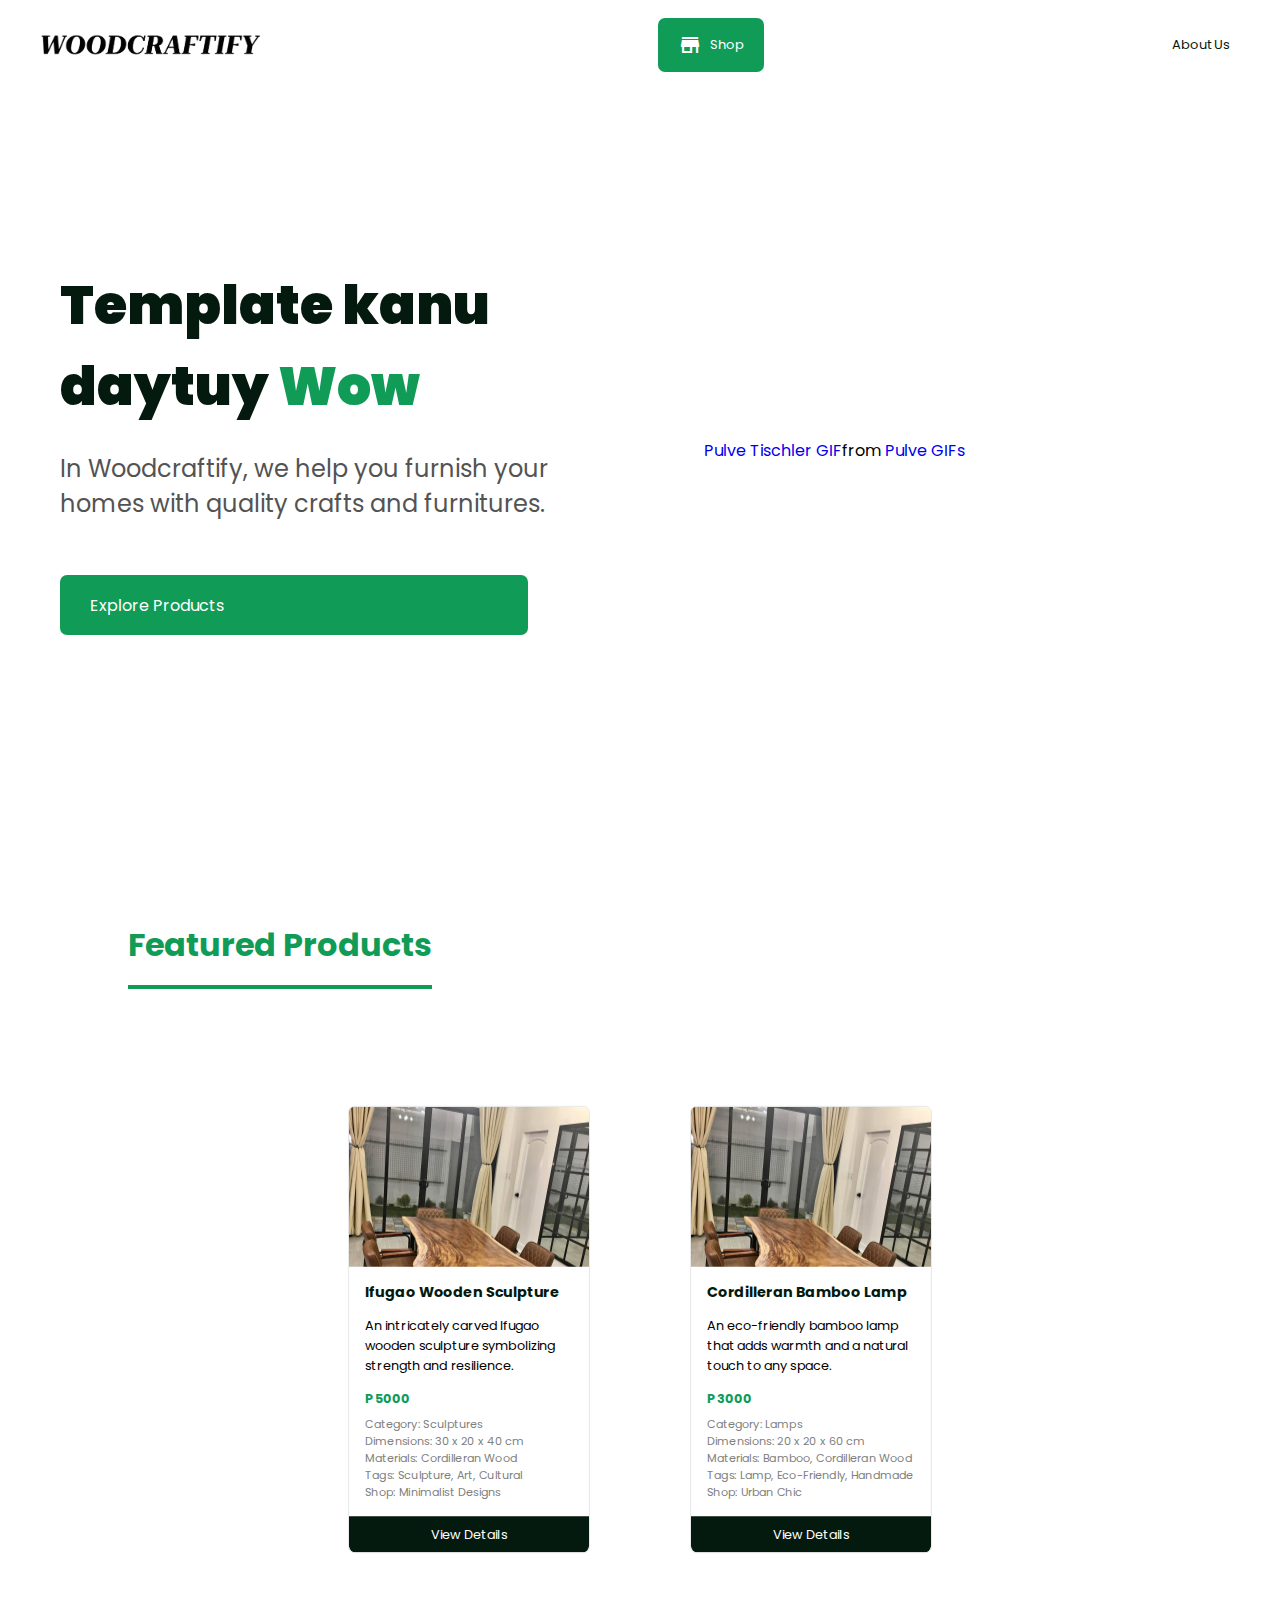
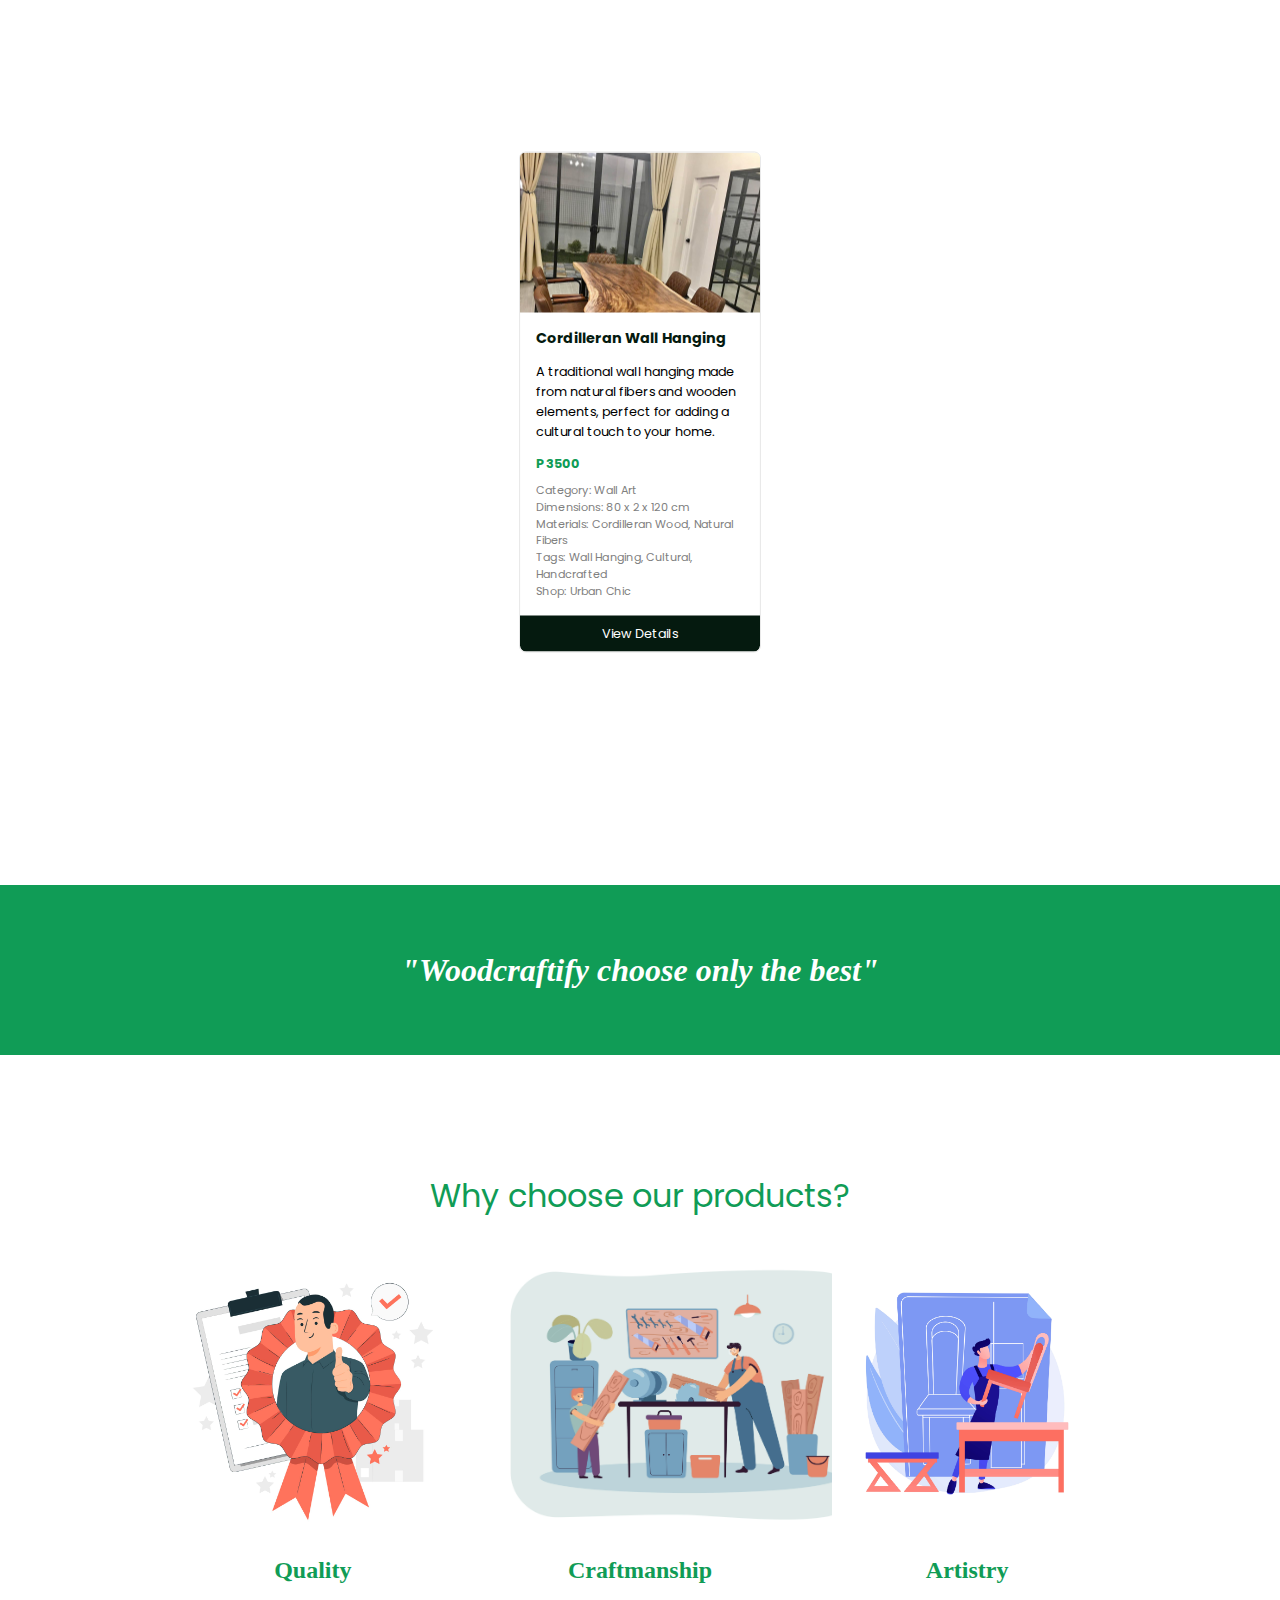
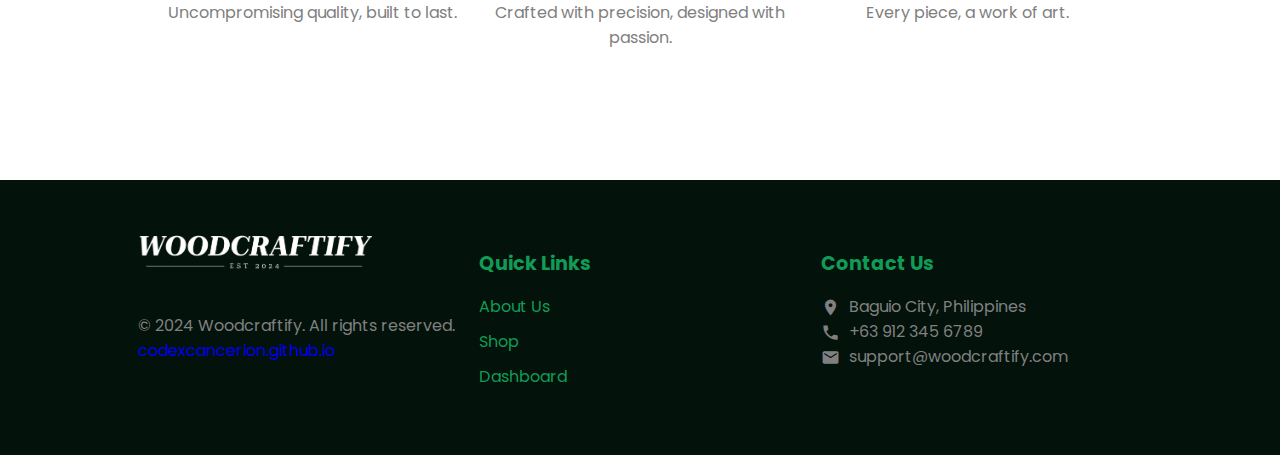
==== commit fb66d831: "teplate kanu daytuy" ====
--- a/index.html
+++ b/index.html
@@ -41,7 +41,8 @@
     <main>
         <section class="hero">
             <div class="title-section">
-                <h1 class="hero-title">Furnish your homes like a <span class="colored">MASTER</span></h1>
+                <!-- <h1 class="hero-title">Furnish your homes like a <span class="colored">MASTER</span></h1> -->
+                <h1 class="hero-title">Template kanu daytuy <span class="colored">Wow</span></h1>
                 <p class="hero-subtitle">In Woodcraftify, we help you furnish your homes with quality crafts and furnitures.</p>
                 <a href="./views/shop/index.html"><div class="hero-button">Explore Products <i class="material-icons">arrow_right</i> </div></a>
             </div>
--- a/assets/components/components.css
+++ b/assets/components/components.css
@@ -223,6 +223,8 @@
     width: 300px;
     /* box-shadow: 0 4px 10px rgba(0, 0, 0, 0.1); */
     transition: transform 0.3s ease, box-shadow 0.3s ease;
+    transform: scale(0.8);
+    animation: fadeInUp 0.5s forwards; /* Animation applied here */
 }
 
 .product-card:hover {
@@ -330,3 +332,15 @@
 }
 
 
+
+/* Animation Keyframes */
+@keyframes fadeInUp {
+    from {
+        opacity: 0;
+        transform: scale(0.8);
+    }
+    to {
+        opacity: 1;
+        transform: scale(1);
+    }
+}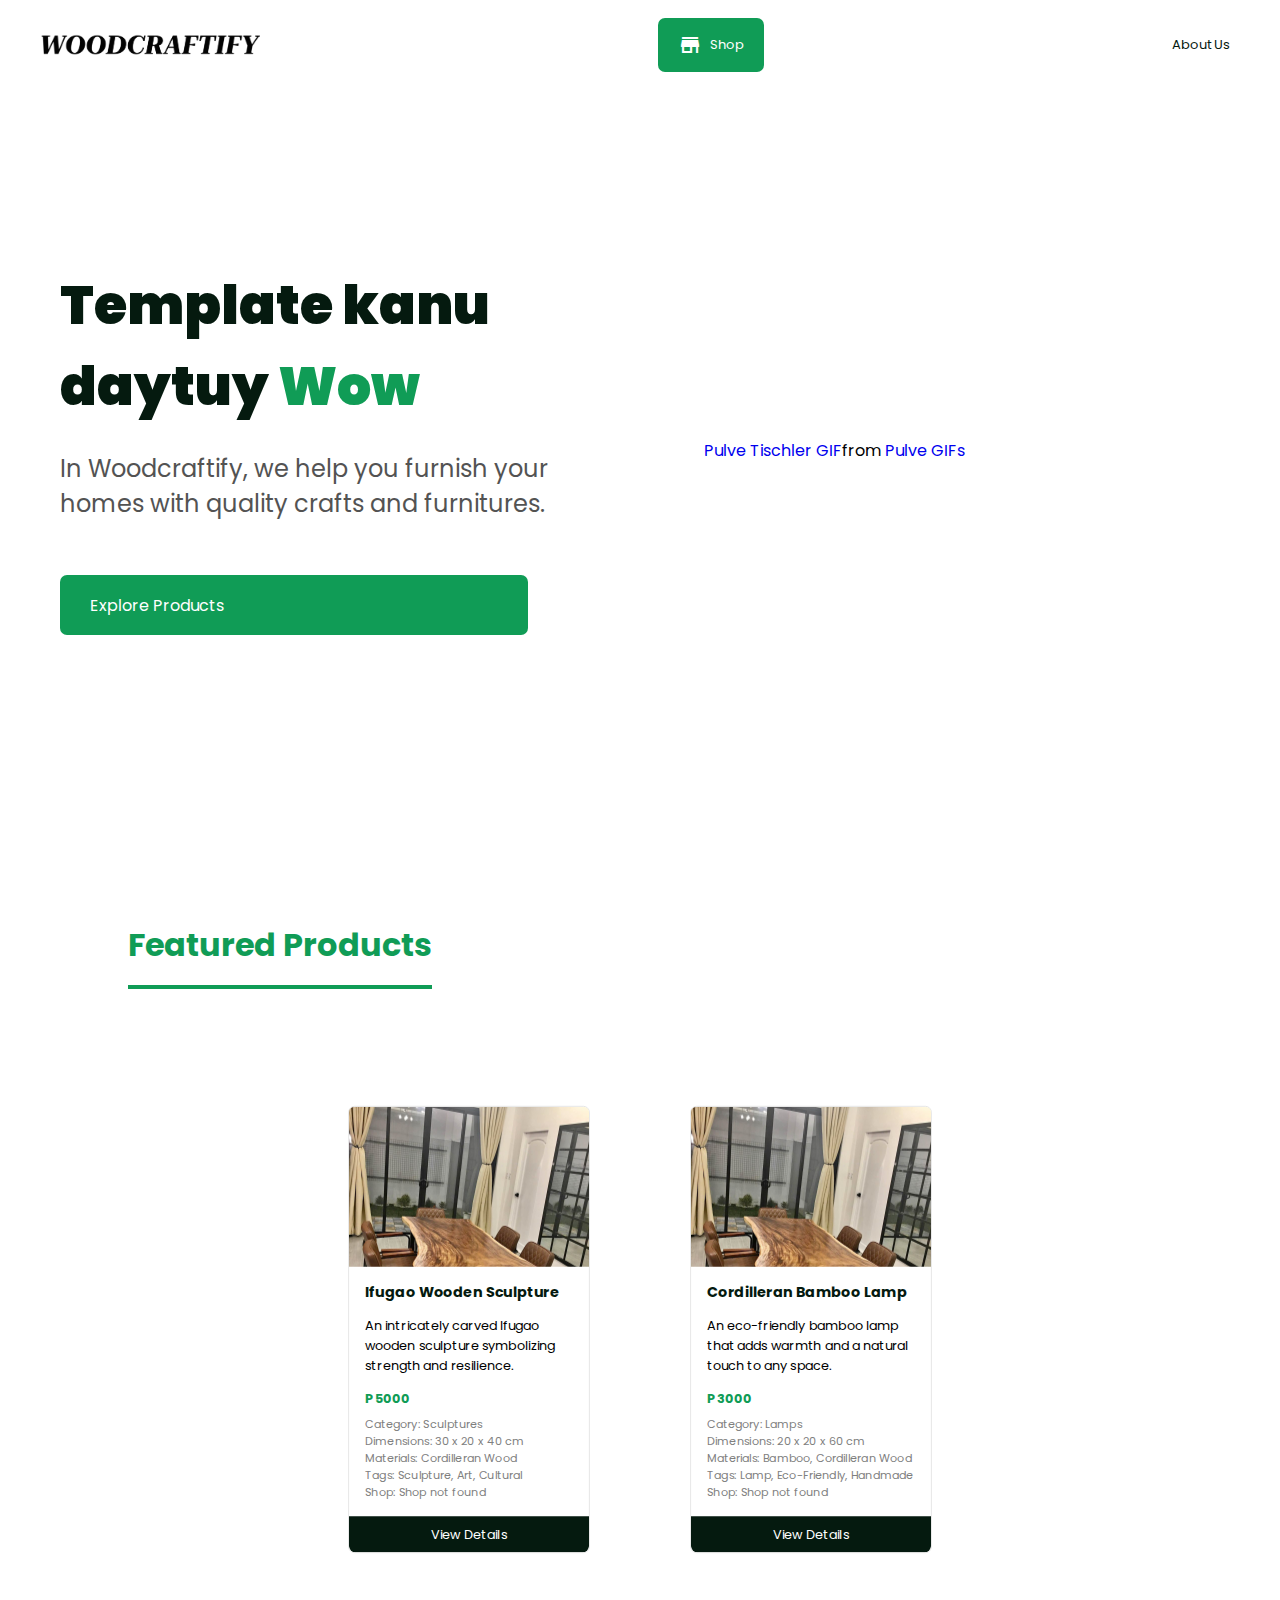
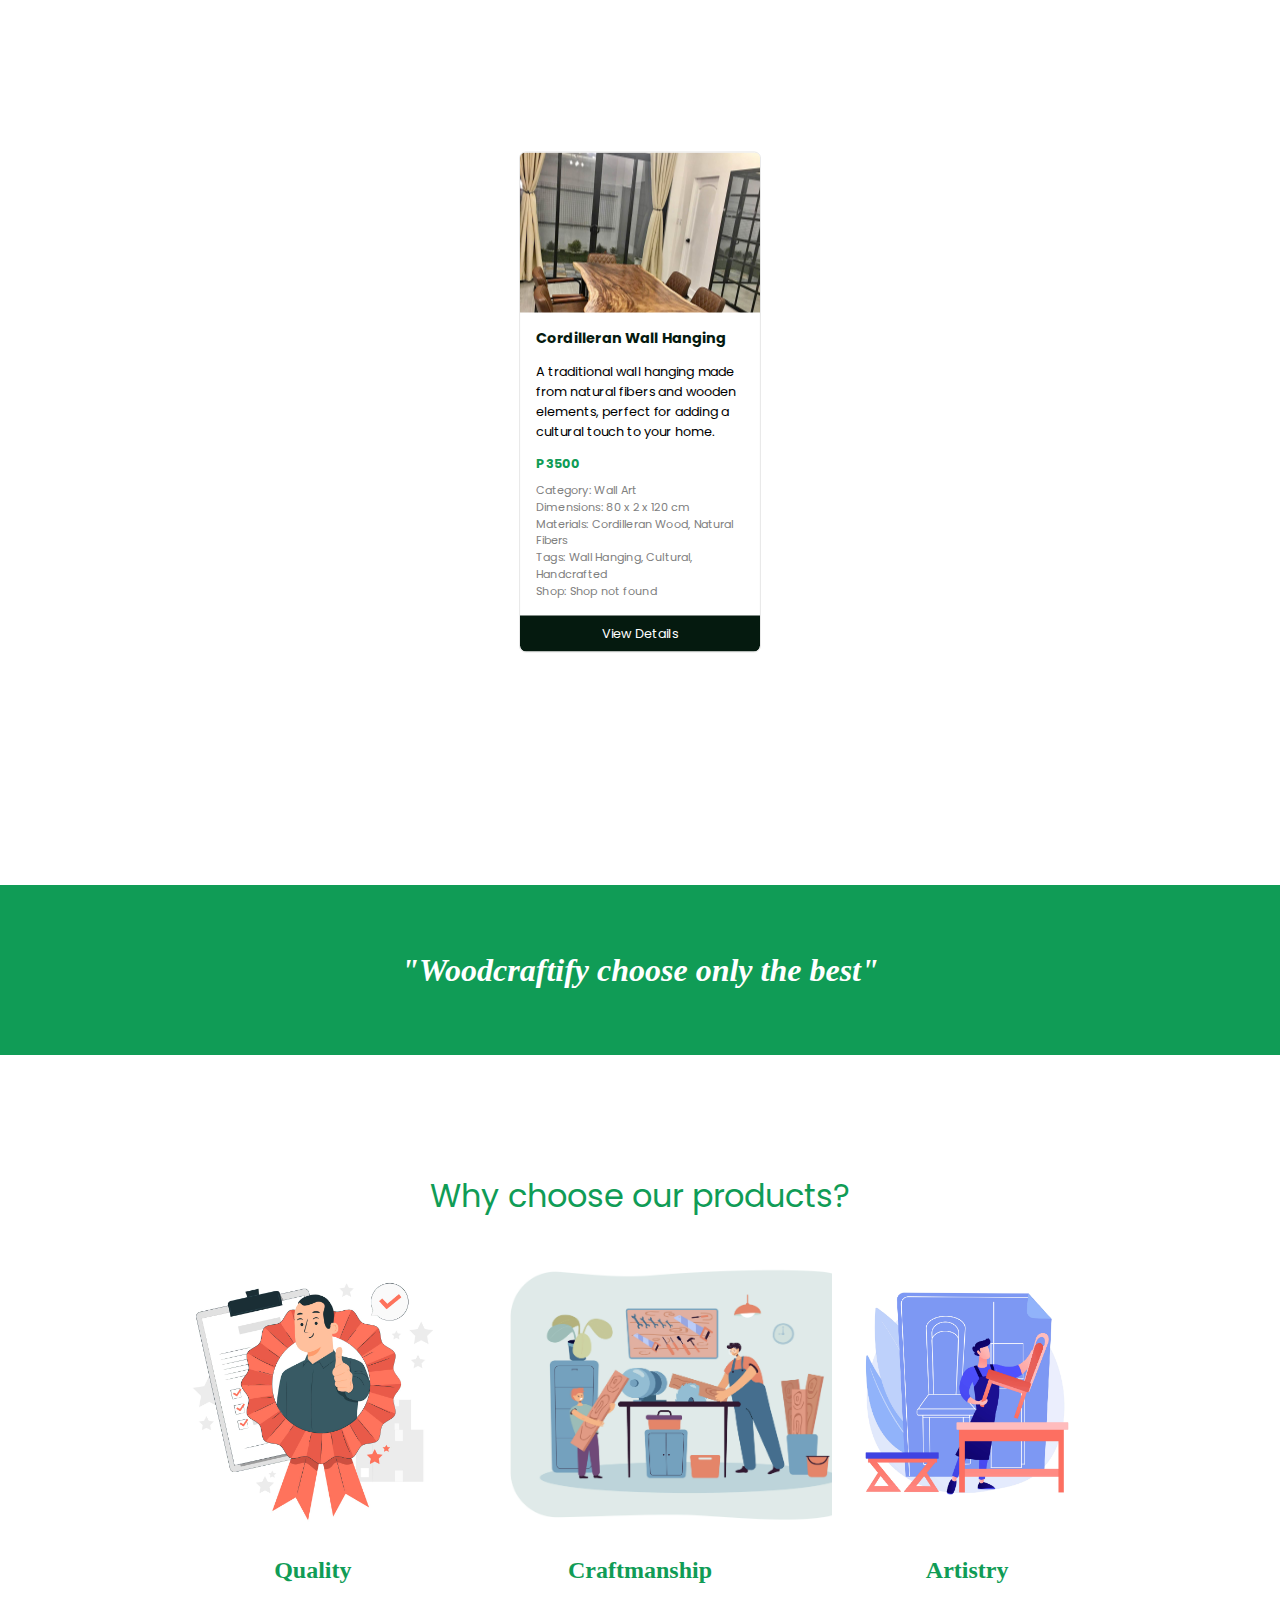
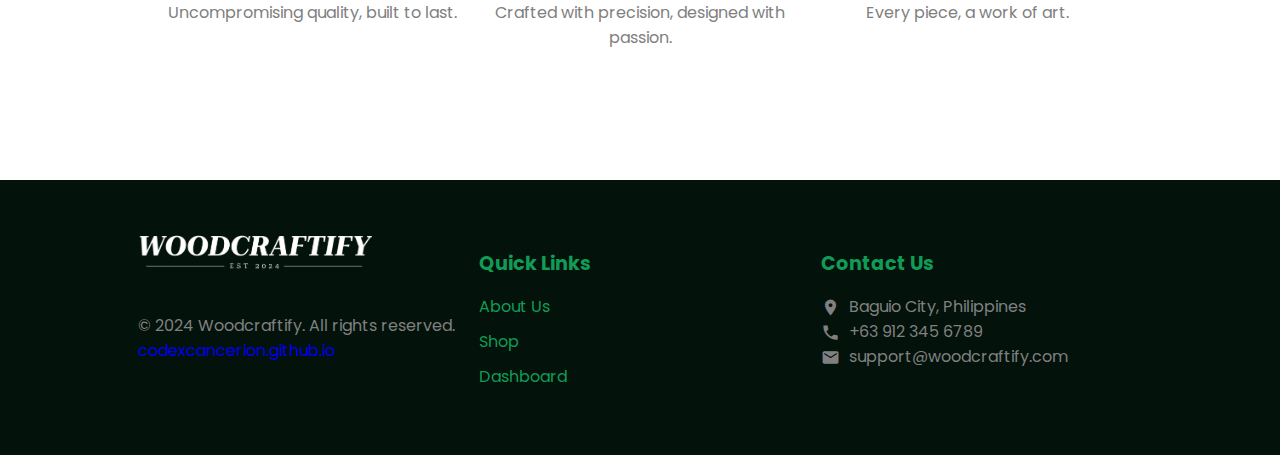
==== commit 763a5652: "initial restructuring" ====
--- a/index.html
+++ b/index.html
@@ -4,34 +4,30 @@
     <meta charset="UTF-8">
     <meta name="viewport" content="width=device-width, initial-scale=1.0">
     <title>Woodcraftify</title>
-    <link rel="shortcut icon" href="./assets/images/craftify/logomark.png" type="image/x-icon">
+    <link rel="shortcut icon" href="./images/craftify/logomark.png" type="image/x-icon">
 
     <!-- MATERIAL ICONS -->
     <link href="https://fonts.googleapis.com/icon?family=Material+Icons" rel="stylesheet">
-    <link rel="preconnect" href="https://fonts.googleapis.com">
-    <link rel="preconnect" href="https://fonts.gstatic.com" crossorigin>
+    <!-- GOOGLE FONTS POPPINS -->
     <link href="https://fonts.googleapis.com/css2?family=Poppins:ital,wght@0,100;0,200;0,300;0,400;0,500;0,600;0,700;0,800;0,900;1,100;1,200;1,300;1,400;1,500;1,600;1,700;1,800;1,900&display=swap" rel="stylesheet">
 
     <!-- GLOBAL STYLES -->
-    <link rel="stylesheet" href="./assets/globals/globals.css">
-    <link rel="stylesheet" href="./assets/components/components.css">
+    <link rel="stylesheet" href="./css/globals.css">
+    <link rel="stylesheet" href="./css/components.css">
     <!-- PAGE STYLES -->
     <link rel="stylesheet" href="./style.css">
-    
+            
+    <!-- EXTERNAL SCRIPTS -->
+    <script src="https://code.jquery.com/jquery-3.6.0.min.js"></script>
+    <script src="./js/data.js"></script>
+    <script src="./js/components.js"></script>
+</head>
+<body>    
     <!-- ROUTES -->
     <script>
         const root = "./";
     </script>
-    
-    <!-- EXTERNAL SCRIPTS -->
-    <script src="https://code.jquery.com/jquery-3.6.0.min.js"></script>
-    <script src="./data/products.js"></script>
-    <script src="./data/users.js"></script>
-    <script src="./data/shops.js"></script>
-    <script src="./assets/globals/globals.js"></script>
-    <script src="./assets/components/components.js"></script>
-</head>
-<body>
+
     <header id="header">
         <script>
             Navbar("header", root);
@@ -60,7 +56,7 @@
             <h1 class="page-title left">Featured Products<hr></h1>
             <div class="featured-products">
                 <script>
-                    FeaturedProducts2("featured-products", root);
+                    FeaturedProducts("featured-products", root);
                 </script>
             </div>            
         </section>
@@ -75,17 +71,17 @@
             <h2 class="page-title">Why choose our products?</h2>
             <div class="values-holder">
                 <div class="value">
-                    <img class="value-img" src="./assets/images/craftify/quality.jpg" alt="">
+                    <img class="value-img" src="./images/craftify/quality.jpg" alt="">
                     <h2 class="value-title">Quality</h2>
                     <p class="tagline">Uncompromising quality, built to last.</p>
                 </div>
                 <div class="value">
-                    <img class="value-img" src="./assets/images/craftify/craftmanship.jpg" alt="">
+                    <img class="value-img" src="./images/craftify/craftmanship.jpg" alt="">
                     <h2 class="value-title">Craftmanship</h2>
                     <p class="tagline">Crafted with precision, designed with passion.</p>
                 </div>
                 <div class="value">
-                    <img class="value-img" src="./assets/images/craftify/artistry.jpg" alt="">
+                    <img class="value-img" src="./images/craftify/artistry.jpg" alt="">
                     <h2 class="value-title">Artistry</h2>
                     <p class="tagline">Every piece, a work of art.</p>
                 </div>
--- a/css/globals.css
+++ b/css/globals.css
@@ -0,0 +1,336 @@
+/* Color Variables */
+:root {
+    --cool1: #000000;
+    --cool2: #03120B;
+    --cool3: #051A0F;
+    --cool4: #109C56;
+    --cool5: #3E2723;
+}
+
+
+* {
+    font-family: 'Poppins';
+}
+
+body {
+    margin: 0;
+    padding: 0;
+    font-family: Arial, Helvetica, sans-serif;
+    overflow-x: hidden;
+}
+
+a {
+    text-decoration: none;
+}
+
+.section {
+    min-height: 90vh;
+    padding: 10vh 10vw;
+    display: flex;
+    flex-direction: column;
+    /* border: 1px solid #e0e0e0; */
+}
+.section.fit {
+    min-height: fit-content !important;
+    padding-bottom: 0;
+}
+.section.colored {
+    background-color: var(--cool5);
+    color: white;
+}
+.section.colored .page-title {
+    color: white;
+}
+
+.page-title {
+    text-align: center;
+    font-size: xx-large;
+    margin-bottom: 5vh;
+    width: fit-content;
+    /* justify-self: center; */
+    align-self: center;
+    color: var(--cool4);
+}
+.page-title.left {
+    text-align: left;
+    align-self: flex-start;
+}
+
+.page-title hr {
+    width: 100%;
+    height: 4px;
+    background-color: var(--cool4);
+    border: none;
+}
+
+button {
+    border-radius: 10px;
+    border: none;
+    transition: .5s;
+}
+button.primary {
+    height: 50px;
+    padding: 0 20px;
+    background-color: var(--cool3);
+    color: white;
+}
+button.primary:hover {
+    background-color: var(--cool4);
+    color: var(--cool2);
+}
+
+
+/* PAGE ESSENTIALS */
+.division-container {
+    max-width: 1200px;
+    width: 100vw;
+    margin: 0 auto;
+    padding: 2rem;
+}
+.division {
+    text-align: center;
+    padding: 3rem 0;
+    /* background-color: var(--cool2); */
+    border-radius: 10px;
+    margin-bottom: 2rem;
+    border: 1px solid #e0e0e0;
+}
+
+.division .division-title {
+    font-size: 3rem;
+    color: var(--cool4);
+    text-align: center;
+}
+
+.division .division-tagline {
+    font-size: 1.5rem;
+    color: var(--cool5);
+    margin-top: 1rem;
+}
+
+
+
+
+
+/* DASHBOARD ESSENTIALS */
+.dashboard-section {
+    min-height: 80vh !important;
+    /* height: 100vh; */
+    width: 100vw;
+    display: flex;
+}
+
+.left-navigation {
+    width: 20%;
+    /* background-color: aliceblue; */
+    height: 100%;
+    padding: 20px;
+}
+.left-navigation .links {
+    list-style: none;
+}
+.left-navigation .link {
+    width: 200px;
+    padding: 10px 20px;
+    border: 1px solid #e0e0e0;
+    border-radius: 5px;
+    margin: 10px 0;
+    color: #383838;
+    font-size: medium;
+    transition: transform 0.3s ease, box-shadow 0.3s ease;
+}
+.left-navigation .link.selected {
+    background-color: var(--cool4);
+    color: white;
+    transition: transform 0.3s ease, box-shadow 0.3s ease;
+}
+.left-navigation .link.selected:hover {
+    background-color: var(--cool4);
+    color: white;
+}
+.left-navigation .link:hover {
+    background-color: #f7f7f7;
+    color:#383838;
+    box-shadow: 0 0px 5px rgba(0, 0, 0, 0.15);
+}
+
+
+/* DASHBOARD ESSENTIALS */
+.dashboard-section {
+    min-height: 80vh !important;
+    /* height: 100vh; */
+    width: 100vw;
+    display: flex;
+}
+
+.left-navigation {
+    width: 20%;
+    /* background-color: aliceblue; */
+    height: 100%;
+    padding: 20px;
+}
+.left-navigation .links {
+    list-style: none;
+}
+.left-navigation .link {
+    width: 200px;
+    padding: 10px 20px;
+    border: 1px solid #e0e0e0;
+    border-radius: 5px;
+    margin: 10px 0;
+    color: #383838;
+    font-size: medium;
+    transition: transform 0.3s ease, box-shadow 0.3s ease;
+}
+.left-navigation .link.selected {
+    background-color: var(--cool4);
+    color: white;
+    transition: transform 0.3s ease, box-shadow 0.3s ease;
+}
+.left-navigation .link.selected:hover {
+    background-color: var(--cool4);
+    color: white;
+}
+.left-navigation .link:hover {
+    background-color: #f7f7f7;
+    color:#383838;
+    box-shadow: 0 0px 5px rgba(0, 0, 0, 0.15);
+}
+
+
+/* Dashboard Container */
+.dashboard-container {
+    display: flex;
+    justify-content: center;
+    align-items: center;
+    padding: 20px;
+    min-height: 100vh;
+    width: 70%;
+    /* background-color:antiquewhite; */
+    min-height: 80vh;
+    padding: 20px;
+}
+
+/* Dashboard */
+.dashboard {
+    background-color: #ffffff;
+    border: 1px solid #e0e0e0;
+    border-radius: 10px;
+    padding: 20px 60px;
+    width: 100%;
+    /* max-width: 800px; */
+    /* box-shadow: 0px 0px 15px rgba(0, 0, 0, 0.1); */
+}
+
+/* Dashboard Title */
+.dashboard .dash-title {
+    font-size: 24px;
+    font-weight: bold;
+    color: #333;
+    margin-bottom: 20px;
+    /* text-align: center; */
+}
+
+/* Input Section */
+.dashboard .input-section {
+    margin-bottom: 20px;
+}
+
+/* Input Label */
+.dashboard .input-label {
+    display: block;
+    font-size: 14px;
+    /* font-weight: 600; */
+    color: #555;
+    margin-bottom: 5px;
+}
+
+/* Input Field */
+.dashboard .input-field {
+    width: 100%;
+    padding: 10px;
+    font-size: 16px;
+    border: 1px solid #ccc;
+    border-radius: 5px;
+    outline: none;
+    transition: border 0.3s ease;
+}
+
+.dashboard .input-field:focus {
+    border-color: var(--cool5);
+}
+
+/* Textarea Field */
+.dashboard .input-field.shop-description,
+.dashboard .input-field.shop-products {
+    height: 100px;
+    resize: vertical;
+}
+
+/* Submit Button */
+.dashboard .submit-section {
+    text-align: center;
+}
+
+.dashboard .submit-button {
+    padding: 12px 20px;
+    font-size: 16px;
+    font-weight: bold;
+    color: #fff;
+    background-color: var(--cool4);
+    border: none;
+    border-radius: 5px;
+    cursor: pointer;
+    transition: background-color 0.3s ease;
+    margin-bottom: 40px;
+}
+
+.dashboard .submit-button:hover {
+    background-color: var(--cool3);
+}
+
+
+
+.dashboard .product-image-dashboard {
+    height: 200px;
+    width: auto;
+    border-radius: 10px;
+    object-fit: cover;
+    margin-bottom: 20px;
+}
+
+/* .dashboard input{
+    background-color: white;
+    width: 50%;
+} */
+
+.dashboard textarea {
+    width: 100%;
+    padding: 10px;
+    border-radius: 5px;
+    border: 1px solid var(--cool3);
+    background-color: white;
+    font-size: 16px;
+    font-family: 'Poppins', sans-serif;
+    height: 100px;
+    resize: none;
+}
+
+
+
+
+
+
+.width-full {
+    width: 100% !important ;
+}
+.width-half {
+    width: 50% !important ;
+}
+.width-third {
+    width: 33% !important  ;
+}
+.width-quarter {
+    width: 25% !important  ;
+}
+
--- a/css/components.css
+++ b/css/components.css
@@ -0,0 +1,346 @@
+
+
+/* NAVBAR */
+nav {
+    /* background-color: var(--cool1); */
+    height: 10vh;
+    display: flex;
+    align-items: center;
+    justify-content: space-between;
+    /* padding: 0 20px; */
+    width: 100vw !important;
+}
+nav .portion {
+    display: flex;
+    justify-content: space-between;
+    align-items: center;
+    height: 60%;
+    padding: 0 20px;
+}
+.portion .logo-holder {
+    display: flex;
+    align-items: center;
+    padding-left: 20px;
+}
+.portion .logo-holder img {
+    height: 30px;
+}
+.portion .logo-holder h3 {
+    margin-left: 20px;
+}
+.portion.nav-logo a{
+    /* color: var(--cool4); */
+    color: var(--cool3)
+}
+.portion.nav-links a {
+    height: 100%;
+    display: flex;
+    align-items: center;
+    justify-content: center;
+}
+.portion.nav-links .link {
+    margin: 0 10px;
+    padding: 0 20px;
+    height: 100%;
+    display: flex;
+    align-items: center;
+    text-align: center;
+    transition: .5s;
+    border-radius: 7px;
+    /* color: var(--cool4); */
+    color: var(--cool3);
+    font-size: small;
+}
+.portion.nav-links .link.contained {
+    /* color: var(--cool4); */
+    color: white;
+    font-size: small;
+    background-color: var(--cool4);
+}
+.portion.nav-links .link i {
+    padding-right: 8px;
+}
+.portion.nav-links .link:hover {
+    background-color: rgb(238, 238, 238);
+    color: var(--cool3);
+    /* border: 1px solid var(--cool3); */
+}
+
+
+@media (max-width: 768px) {
+    nav {
+        height: fit-content;
+        padding: 20px 0;
+        display: flex;
+        flex-wrap: wrap !important;
+        align-items: center;
+        /* justify-content: space-between; */
+        width: 100vw !important;
+    }
+    nav .portion {
+        display: flex;
+        flex-direction: column;
+        justify-content: space-between;
+        align-items: start;
+        flex-wrap: wrap;
+        height: 60%;
+        padding: 0 20px;
+    }
+    nav .portion.nav-links .link {
+        margin: 0 10px;
+        padding: 0 20px;
+        height: 100%;
+        display: flex;
+        align-items: center;
+        text-align: center;
+        transition: .5s;
+        border-radius: 7px;
+        /* color: var(--cool4); */
+        color: var(--cool3);
+        font-size: small;
+    }
+}
+
+/* 
+
+/* FOOTER */
+/* footer {
+    background-color: var(--cool2); 
+    color: white;
+    text-align: center;
+    padding: 40px 10%;
+    display: flex;
+    flex-wrap: wrap;
+    flex-direction: column;
+    justify-content: space-around;
+    align-items: flex-start;
+} */
+
+/* footer .logo {
+    height: 30px;
+}
+footer hr {
+    width: 100%;
+}
+
+.footer-section {
+    margin: 10px;
+    display: flex;
+    align-items: center;
+}
+
+.footer-section h3 {
+    color: var(--cool4);
+    margin-bottom: 10px;
+}
+
+.footer-section p, .footer-section a {
+    color: var(--cool4);
+    text-decoration: none;
+}
+
+.footer-section a:hover {
+    color: var(--cool3);
+}  */
+
+.footer-container {
+    background-color: var(--cool2);
+    color: white;
+    padding: 40px 10%;
+    display: flex;
+    flex-wrap: wrap;
+    justify-content: space-between;
+    align-items: flex-start;
+}
+
+.footer-section {
+    flex: 1;
+    margin: 10px;
+}
+
+.footer-section img.logo {
+    height: 40px;
+    margin-bottom: 20px;
+}
+
+.footer-section h3 {
+    color: var(--cool4);
+    margin-bottom: 15px;
+    font-size: 1.2rem;
+}
+
+.footer-section p,
+.footer-section ul {
+    color: gray;
+    font-size: 1rem;
+}
+
+.footer-section ul {
+    list-style: none;
+    padding: 0;
+}
+
+.footer-section ul li {
+    margin-bottom: 10px;
+}
+
+.footer-section ul li a {
+    color: var(--cool4);
+    text-decoration: none;
+    transition: 0.5s;
+}
+
+.footer-section ul li a:hover {
+    color: white;
+}
+
+.footer-section .material-icons {
+    vertical-align: middle;
+    margin-right: 5px;
+    font-size: 1.2rem;
+}
+
+.footer .codex {
+    text-decoration: none;
+    color: gray !important;
+    transition: 0.5s;
+}
+.footer .codex:hover {
+    color: white !important;
+}
+
+
+
+
+
+
+/* PRODUCT CARD */
+.product-card {
+    background-color: white;
+    border: 1px solid #e0e0e0;
+    border-radius: 8px;
+    overflow: hidden;
+    width: 300px;
+    /* box-shadow: 0 4px 10px rgba(0, 0, 0, 0.1); */
+    transition: transform 0.3s ease, box-shadow 0.3s ease;
+    transform: scale(0.8);
+    animation: fadeInUp 0.5s forwards; /* Animation applied here */
+}
+
+.product-card:hover {
+    transform: translateY(-5px);
+    box-shadow: 0 6px 20px rgba(0, 0, 0, 0.15);
+}
+
+.product-card .product-image-holder {
+    width: 100%;
+    height: 200px;
+    overflow: hidden;
+}
+.product-card .product-image {
+    width: 100%;
+    display: block;
+}
+
+.product-card .product-details {
+    padding: 0px 20px;
+    text-align: left;
+}
+
+.product-card .product-name {
+    font-size: 18px;
+    color: var(--cool3);
+    margin-bottom: 10px;
+}
+
+.product-card .product-price {
+    font-size: 16px;
+    color: var(--cool4);
+    margin-bottom: 10px;
+    font-weight: bold;
+}
+
+.product-card .product-category,
+.product-card .product-dimensions,
+.product-card .product-materials,
+.product-card .product-tags,
+.product-card .shop-name {
+    font-size: 14px;
+    color: gray;
+    margin: 0;
+}
+
+.product-card .cta-button {
+    background-color: var(--cool3);
+    color: white;
+    border: none;
+    padding: 10px;
+    width: 100%;
+    font-size: 16px;
+    cursor: pointer;
+    transition: background-color 0.3s ease, color 0.3s ease;
+    border-radius: 0 0 8px 8px;
+    margin-top: 20px;
+}
+
+.product-card .cta-button:hover {
+    background-color: var(--cool4);
+    color: var(--button-hover-text);
+    text-align: center;
+}
+
+
+
+.product-card.brief .product-name {
+    font-size: medium;
+    color: rgb(56, 56, 56);
+    margin-bottom: 10px;
+    font-weight: normal;
+}
+.product-card.plus-card .product-details {
+    display: flex;
+    flex-direction: column;
+    justify-content: center;
+    align-items: center;
+    height: 100% !important;
+}
+.product-card.plus-card .product-details h3 {
+    text-align: center;
+}
+
+
+
+
+
+
+
+/* FEATURED PRODUCTS */
+.featured-products, 
+.all-products,
+.related-products {
+    display: flex;
+    justify-content: center;
+    flex-wrap: wrap;
+}
+.featured-products .product-card,
+.all-products .product-card,
+.related-products .product-card {
+    margin: 0 20px;
+    margin-bottom: 80px;
+    display: flex;
+    flex-direction: column;
+}
+
+
+
+/* Animation Keyframes */
+@keyframes fadeInUp {
+    from {
+        opacity: 0;
+        transform: scale(0.8);
+    }
+    to {
+        opacity: 1;
+        transform: scale(1);
+    }
+}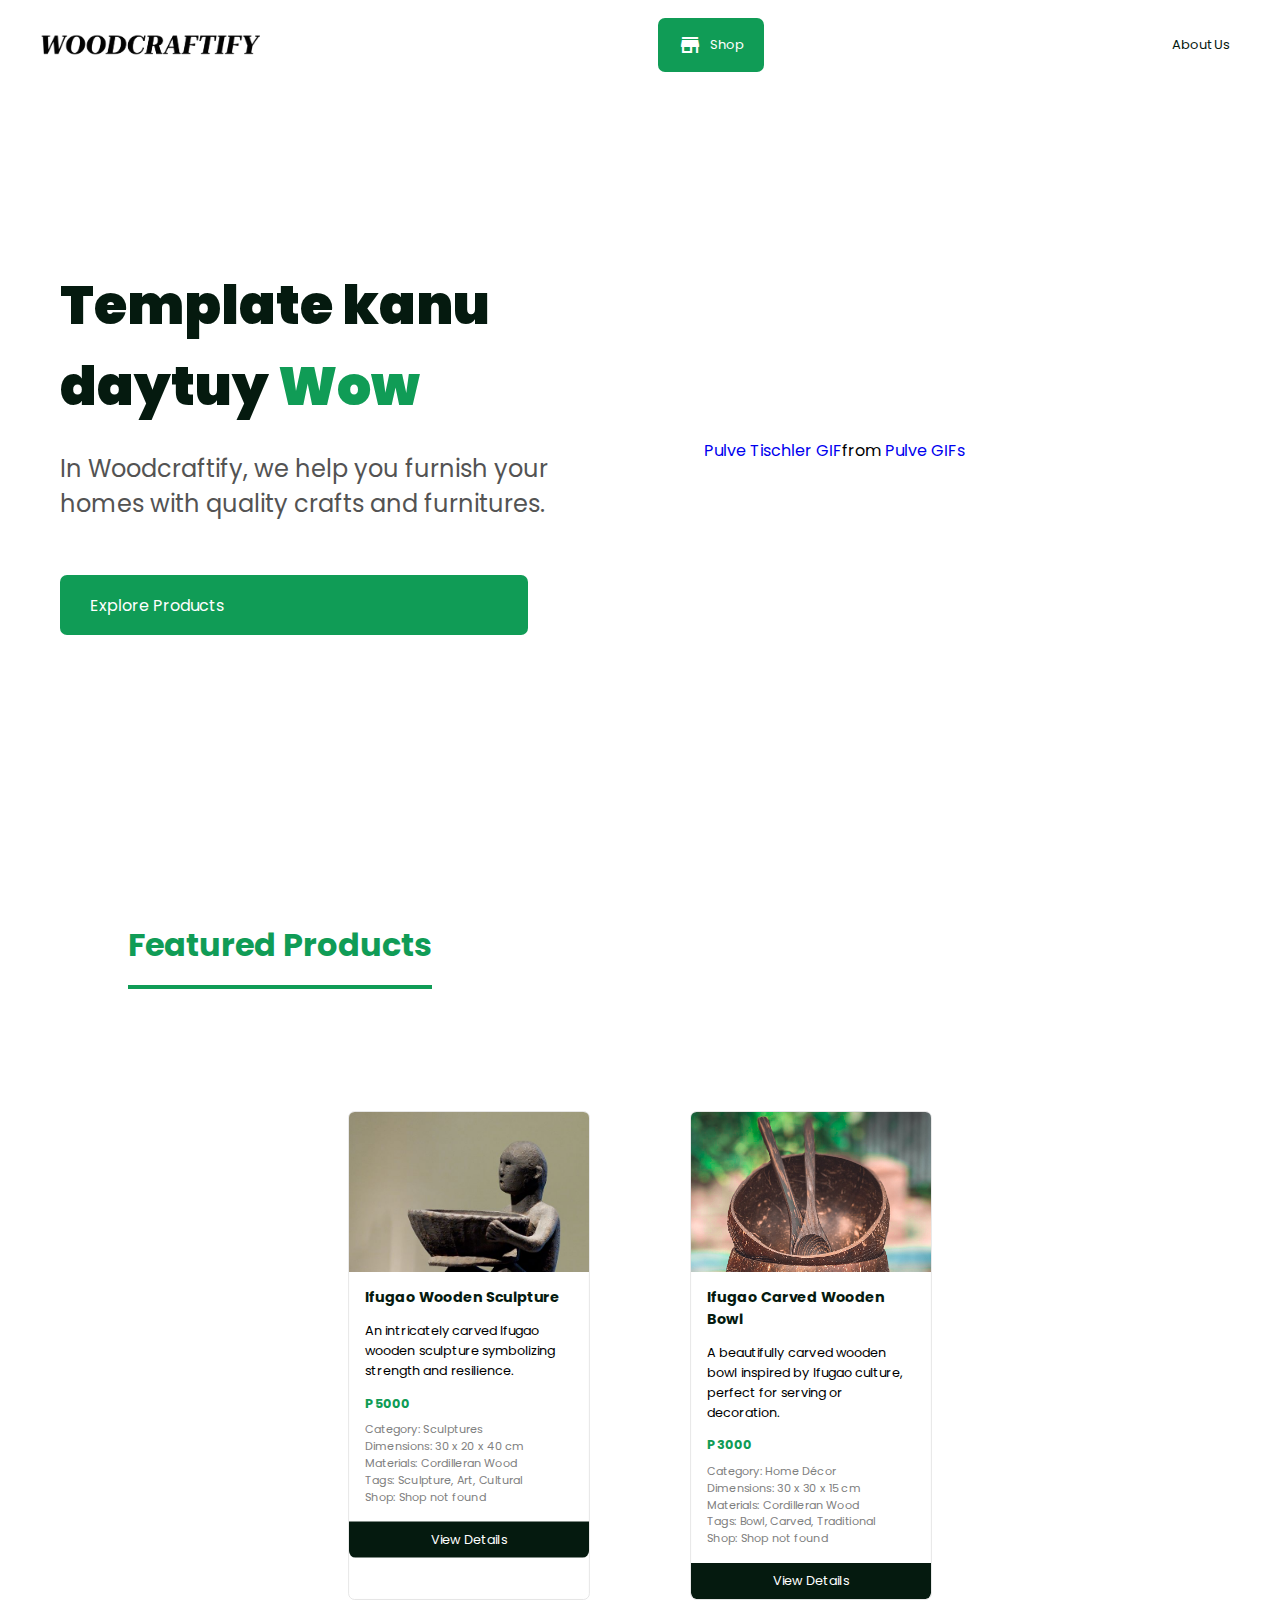
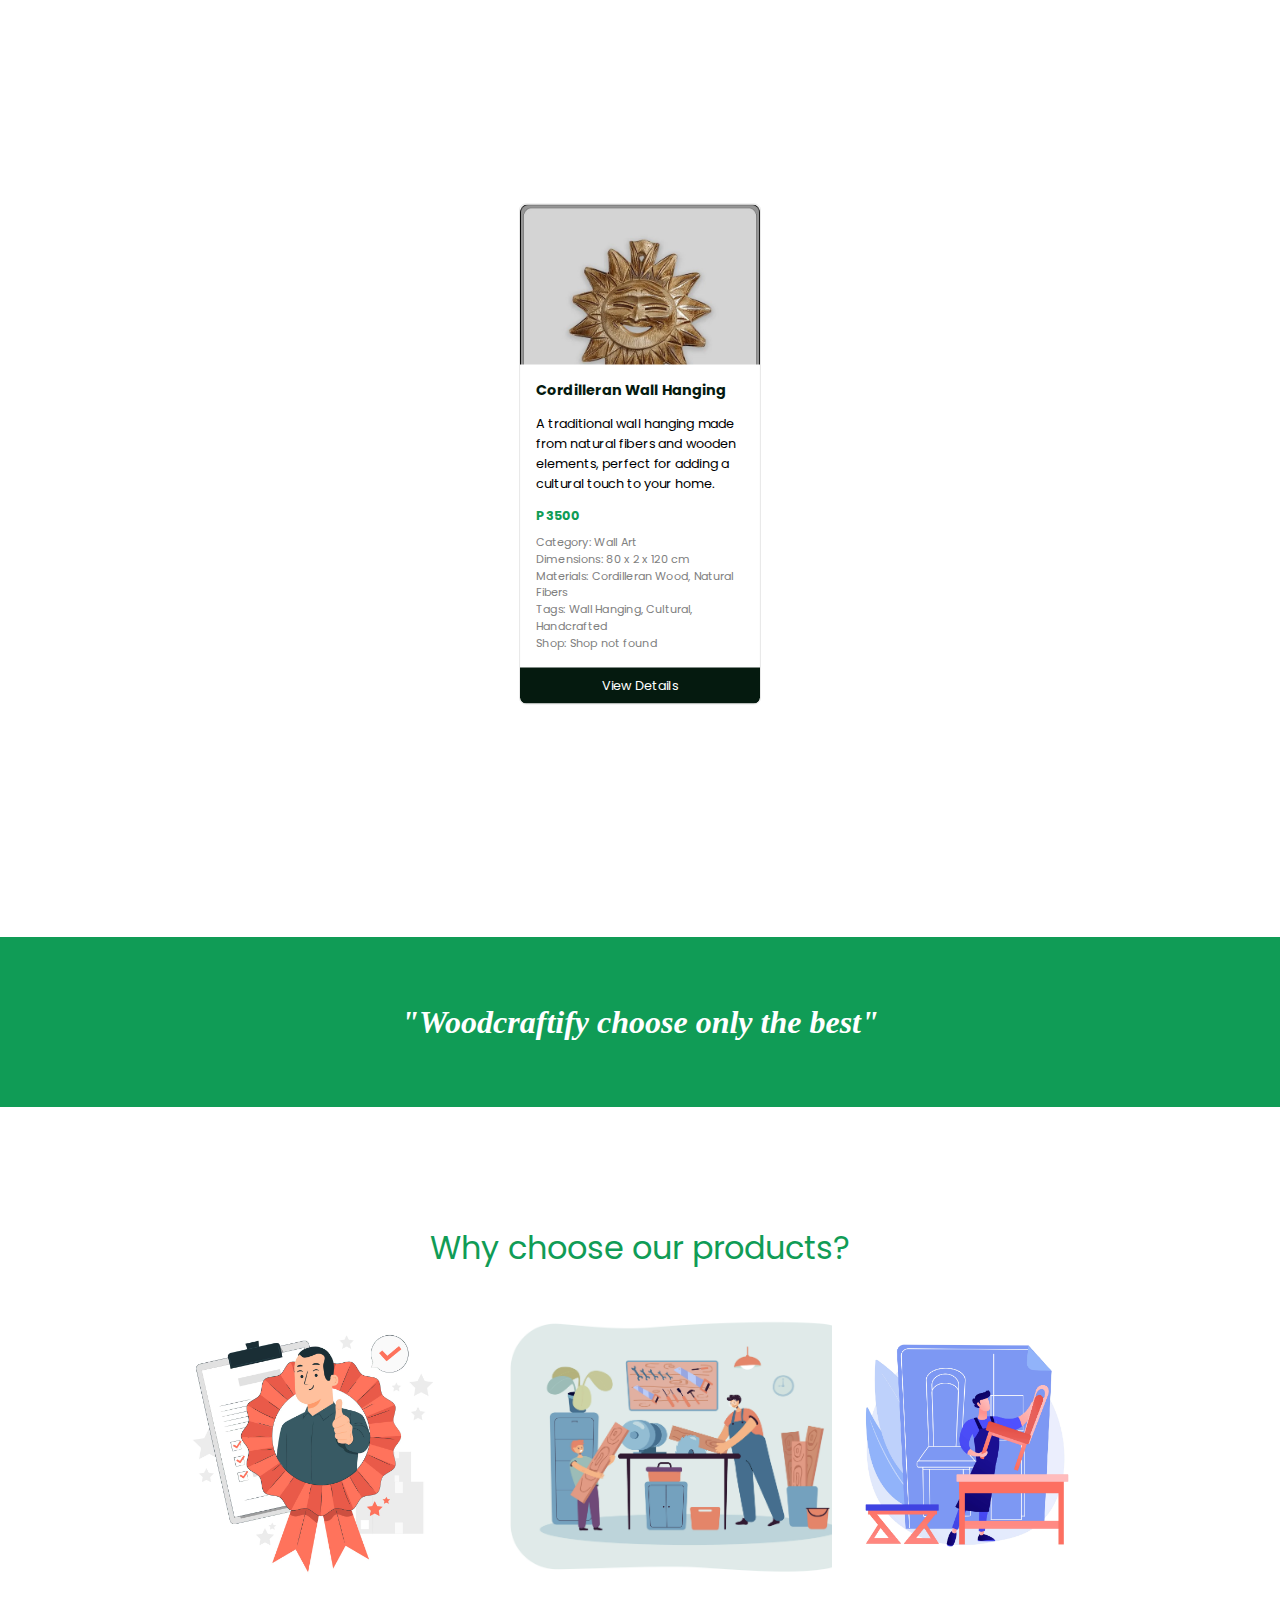
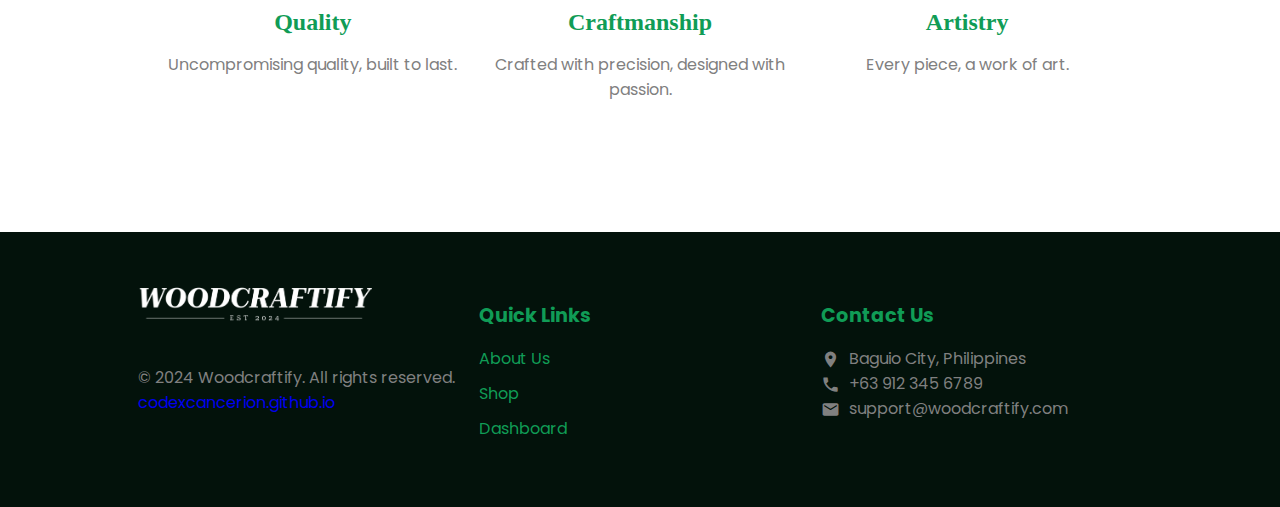
==== commit 91793120: "image updates" ====
--- a/index.html
+++ b/index.html
@@ -40,7 +40,7 @@
                 <!-- <h1 class="hero-title">Furnish your homes like a <span class="colored">MASTER</span></h1> -->
                 <h1 class="hero-title">Template kanu daytuy <span class="colored">Wow</span></h1>
                 <p class="hero-subtitle">In Woodcraftify, we help you furnish your homes with quality crafts and furnitures.</p>
-                <a href="./views/shop/index.html"><div class="hero-button">Explore Products <i class="material-icons">arrow_right</i> </div></a>
+                <a href="./pages/shop/index.html"><div class="hero-button">Explore Products <i class="material-icons">arrow_right</i> </div></a>
             </div>
             <div class="img-section">
                 <div class="img-holder">
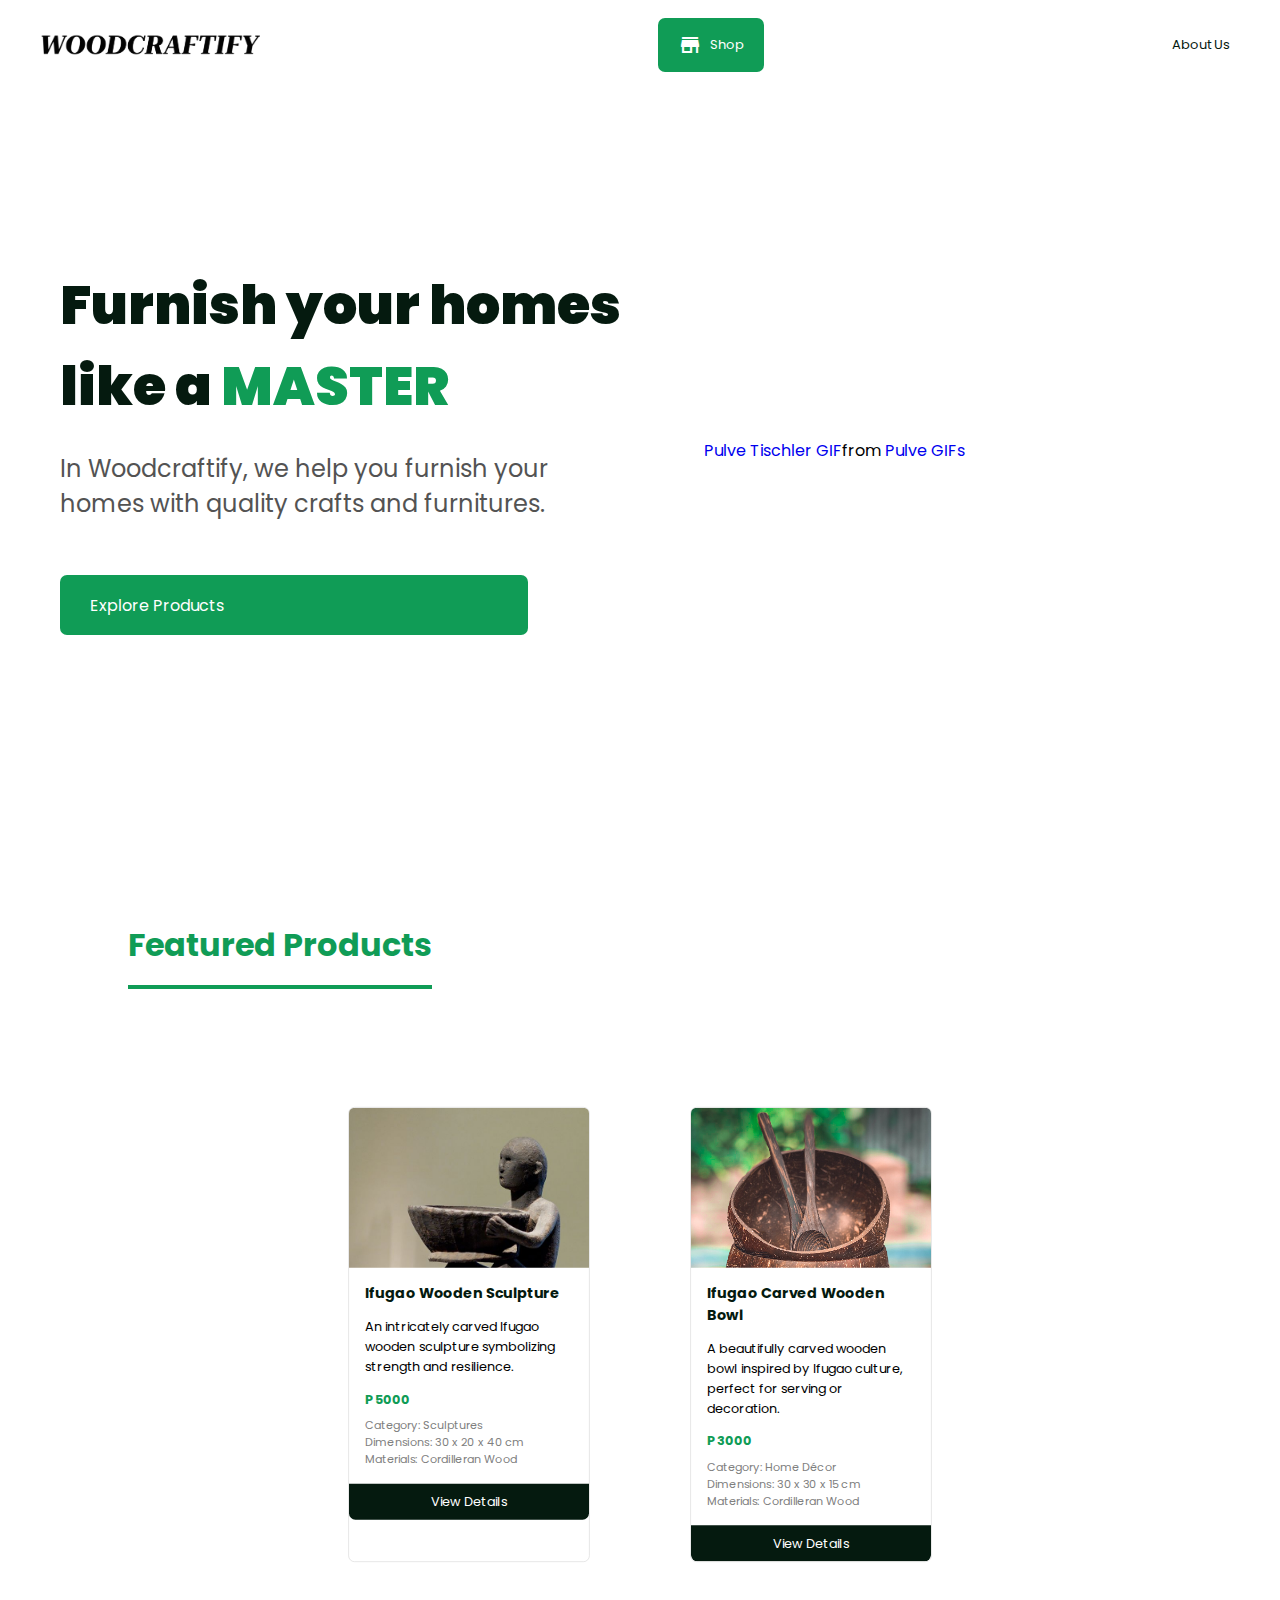
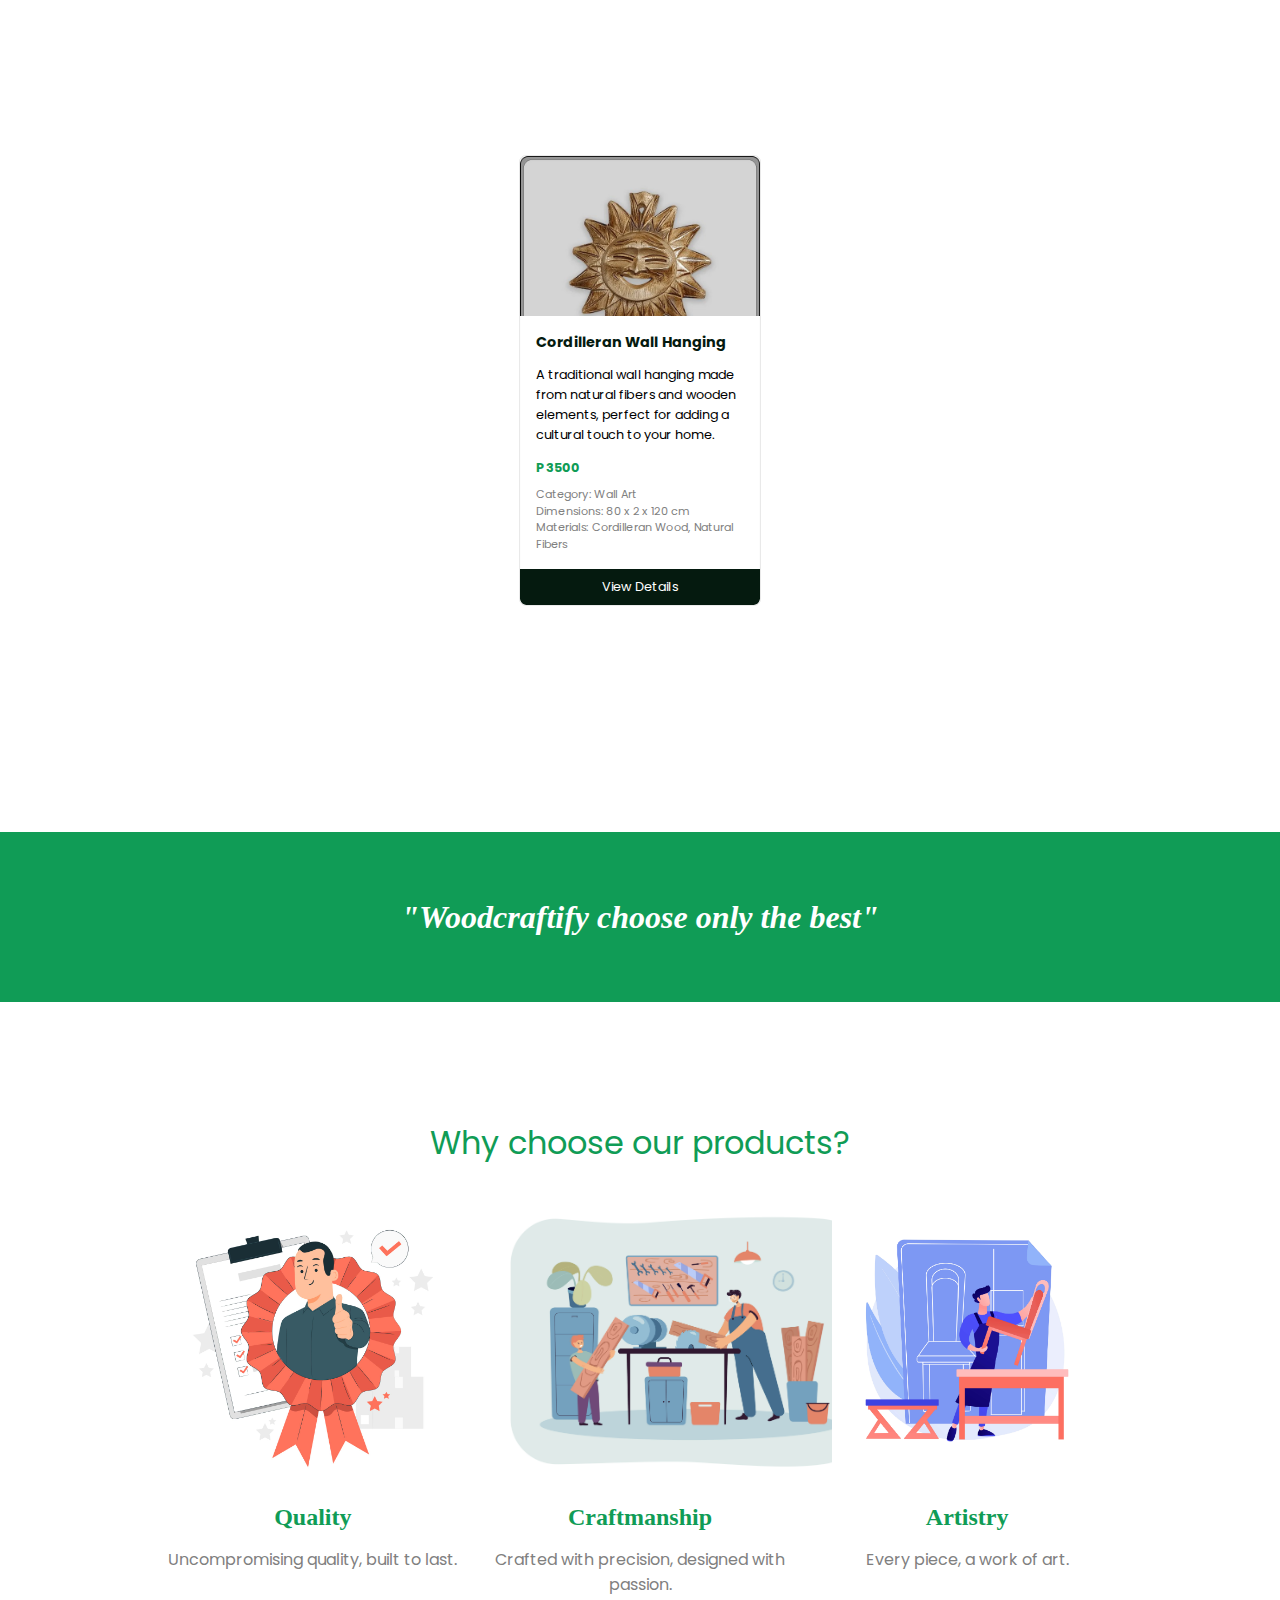
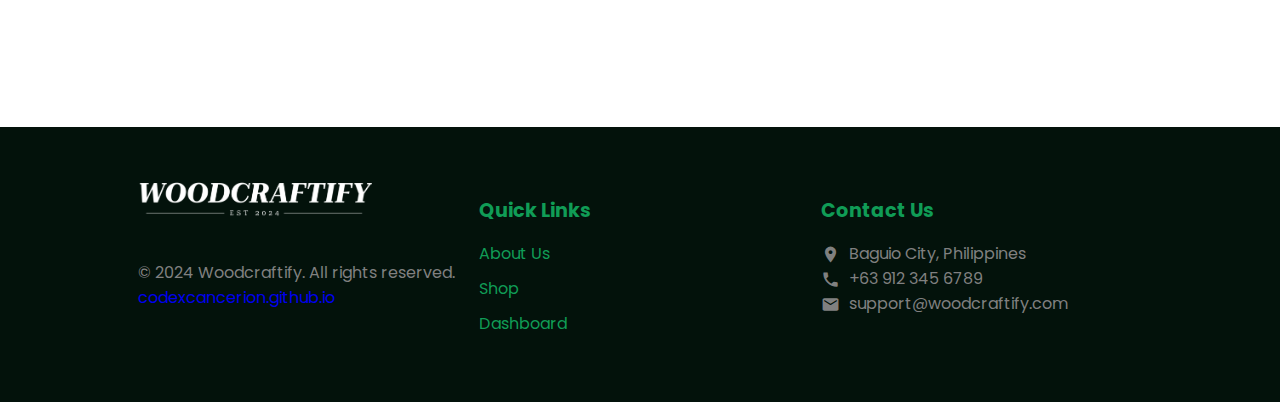
==== commit e9b28d69: "updates" ====
--- a/index.html
+++ b/index.html
@@ -37,8 +37,7 @@
     <main>
         <section class="hero">
             <div class="title-section">
-                <!-- <h1 class="hero-title">Furnish your homes like a <span class="colored">MASTER</span></h1> -->
-                <h1 class="hero-title">Template kanu daytuy <span class="colored">Wow</span></h1>
+                <h1 class="hero-title">Furnish your homes like a <span class="colored">MASTER</span></h1>
                 <p class="hero-subtitle">In Woodcraftify, we help you furnish your homes with quality crafts and furnitures.</p>
                 <a href="./pages/shop/index.html"><div class="hero-button">Explore Products <i class="material-icons">arrow_right</i> </div></a>
             </div>
--- a/css/globals.css
+++ b/css/globals.css
@@ -282,11 +282,32 @@
     border-radius: 5px;
     cursor: pointer;
     transition: background-color 0.3s ease;
-    margin-bottom: 40px;
+    margin-bottom: 20px;
 }
 
 .dashboard .submit-button:hover {
     background-color: var(--cool3);
+}
+
+/* Delete button */
+.dashboard .delete-section {
+    text-align: center;
+}
+.dashboard .delete-button {
+    padding: 12px 20px;
+    font-size: 16px;
+    font-weight: bold;
+    color: #fff;
+    background-color: rgba(255, 25, 25, 0.884);
+    border: none;
+    border-radius: 5px;
+    cursor: pointer;
+    transition: background-color 0.3s ease;
+    margin-bottom: 40px;
+}
+
+.dashboard .delete-button:hover {
+    background-color: rgb(139, 0, 0);
 }
 
 
